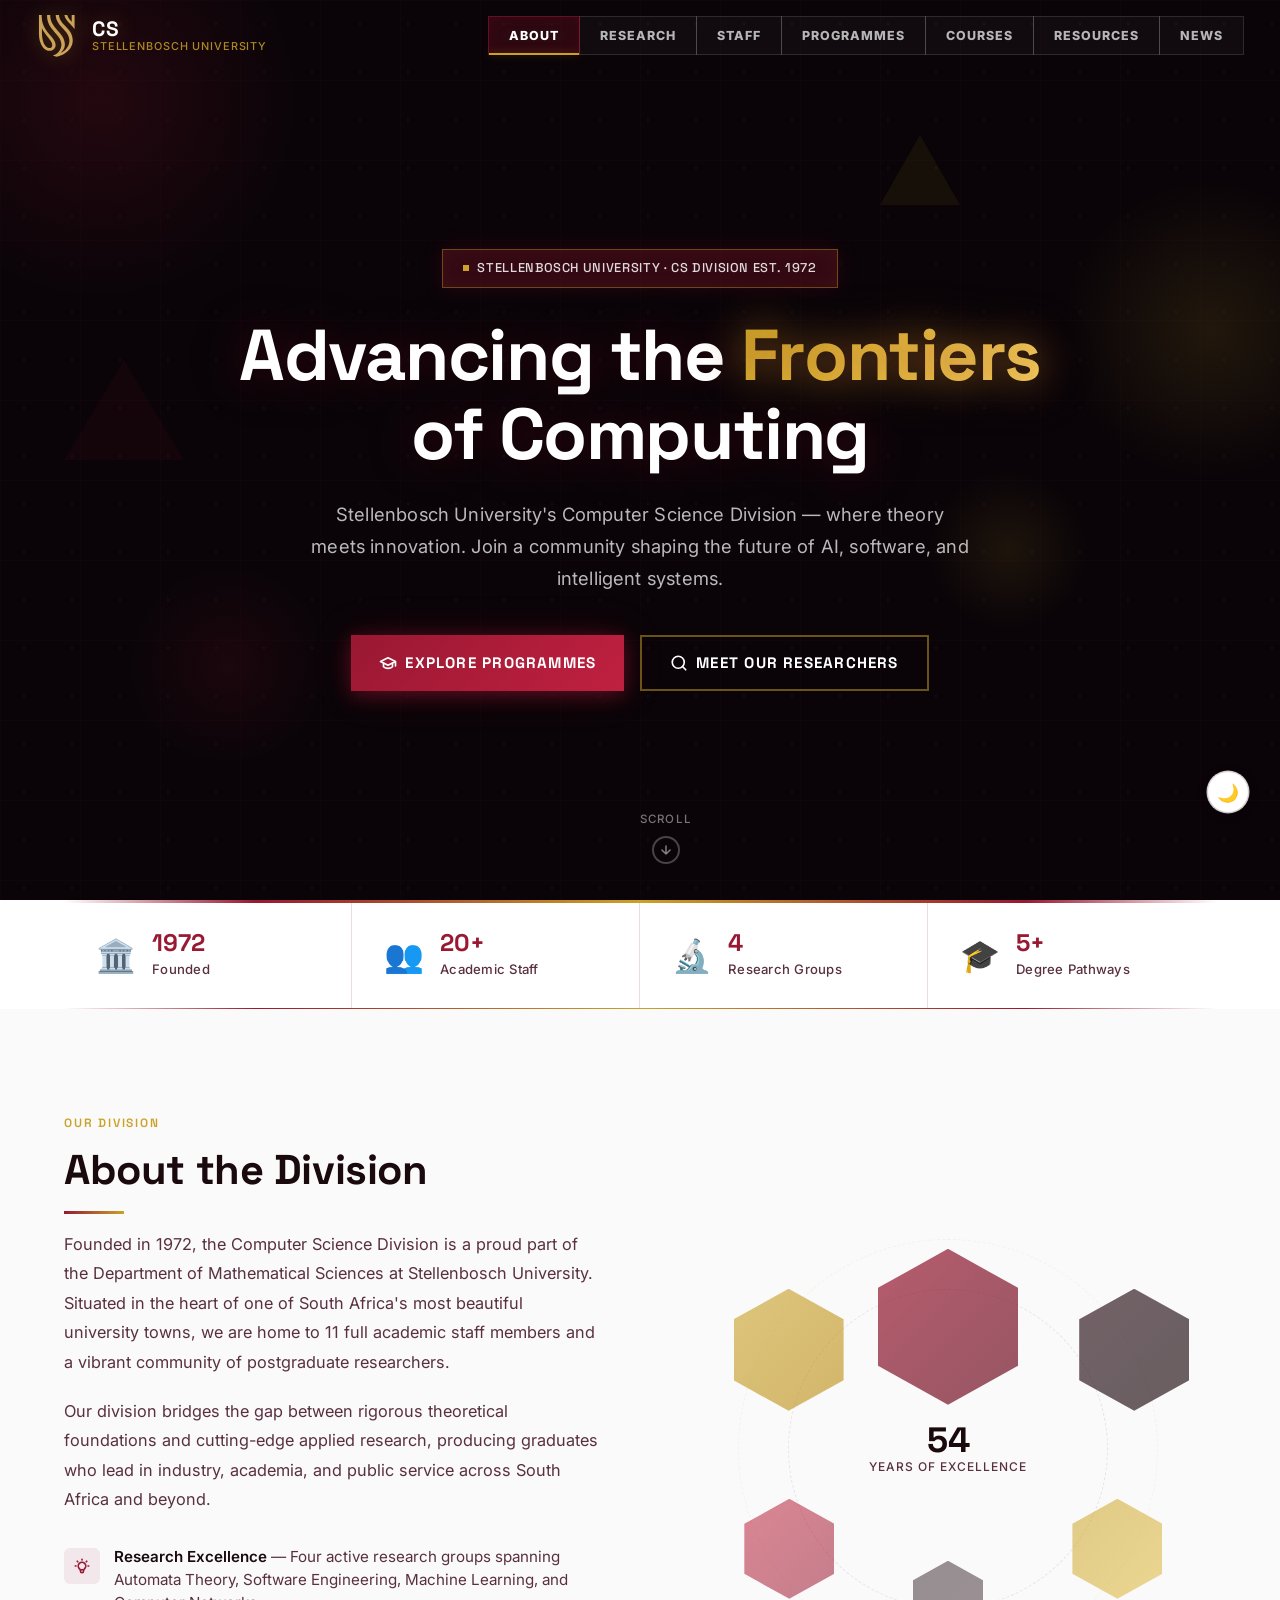
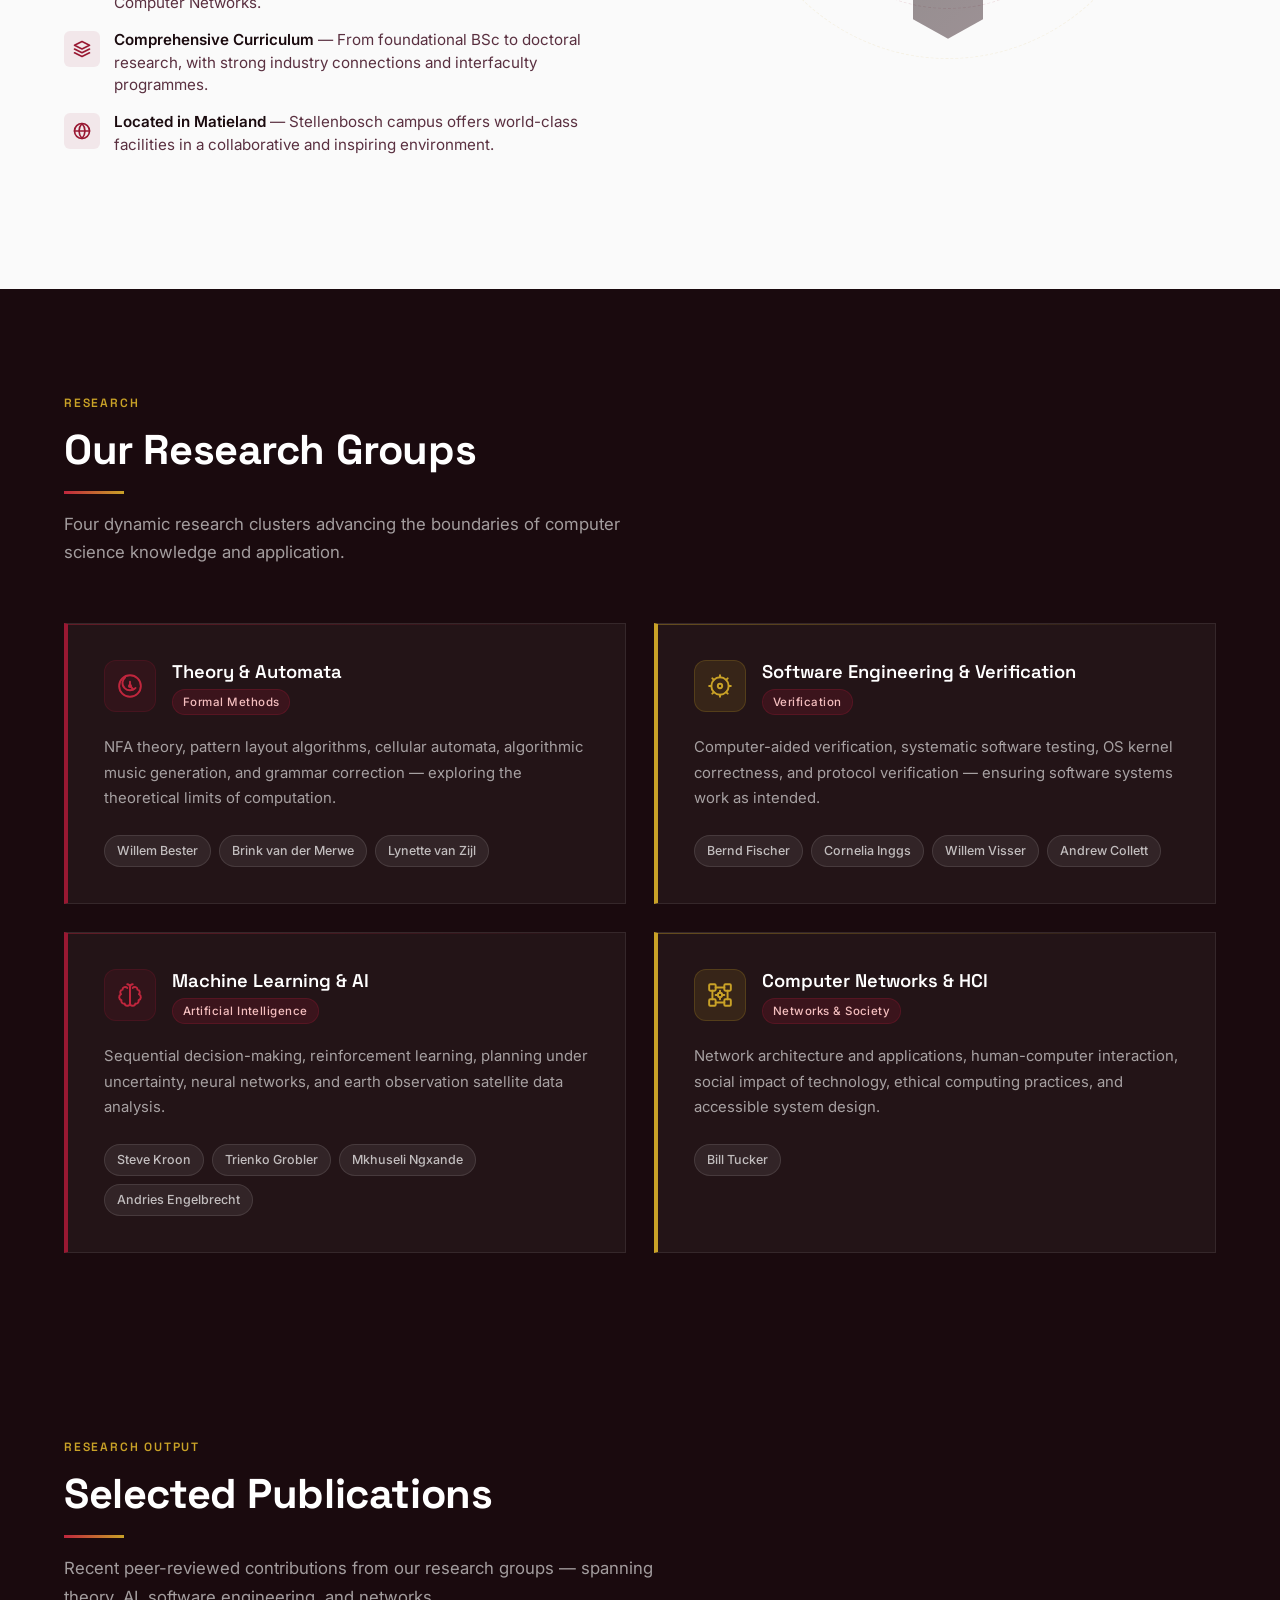
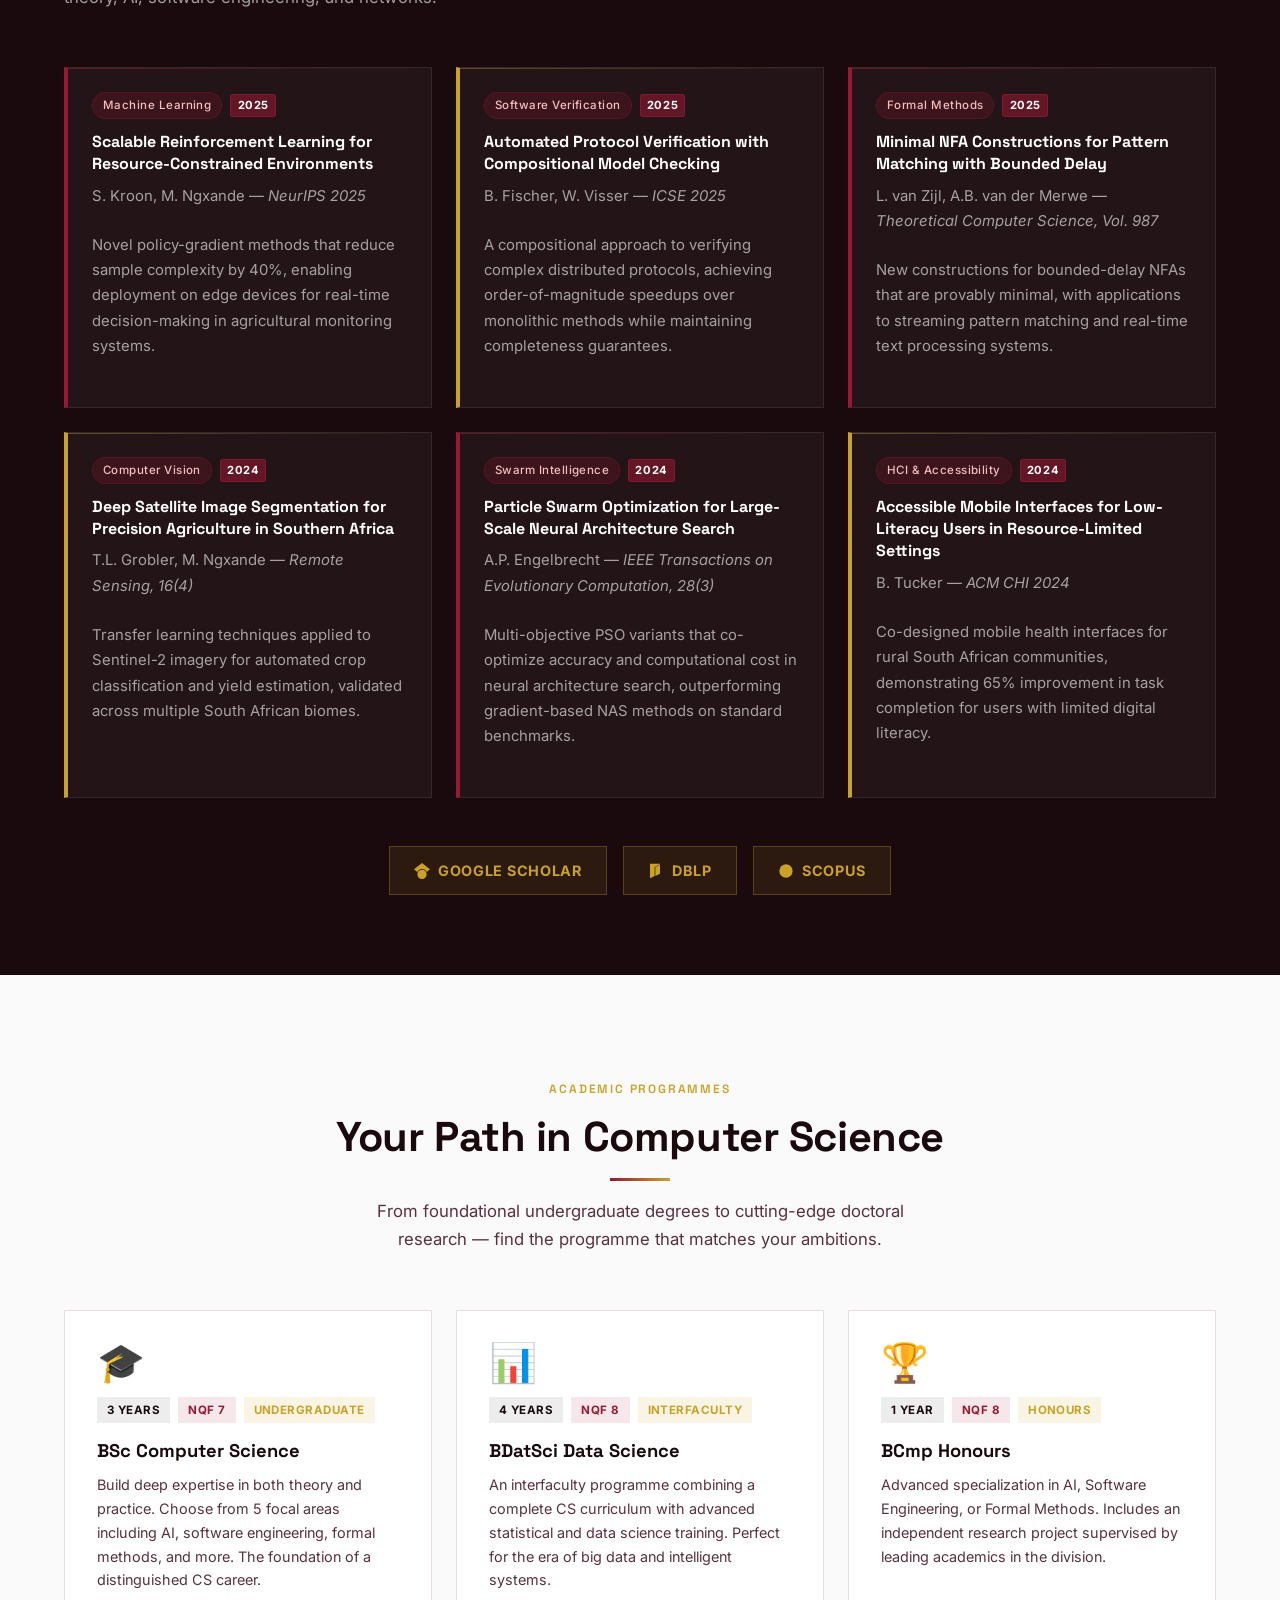
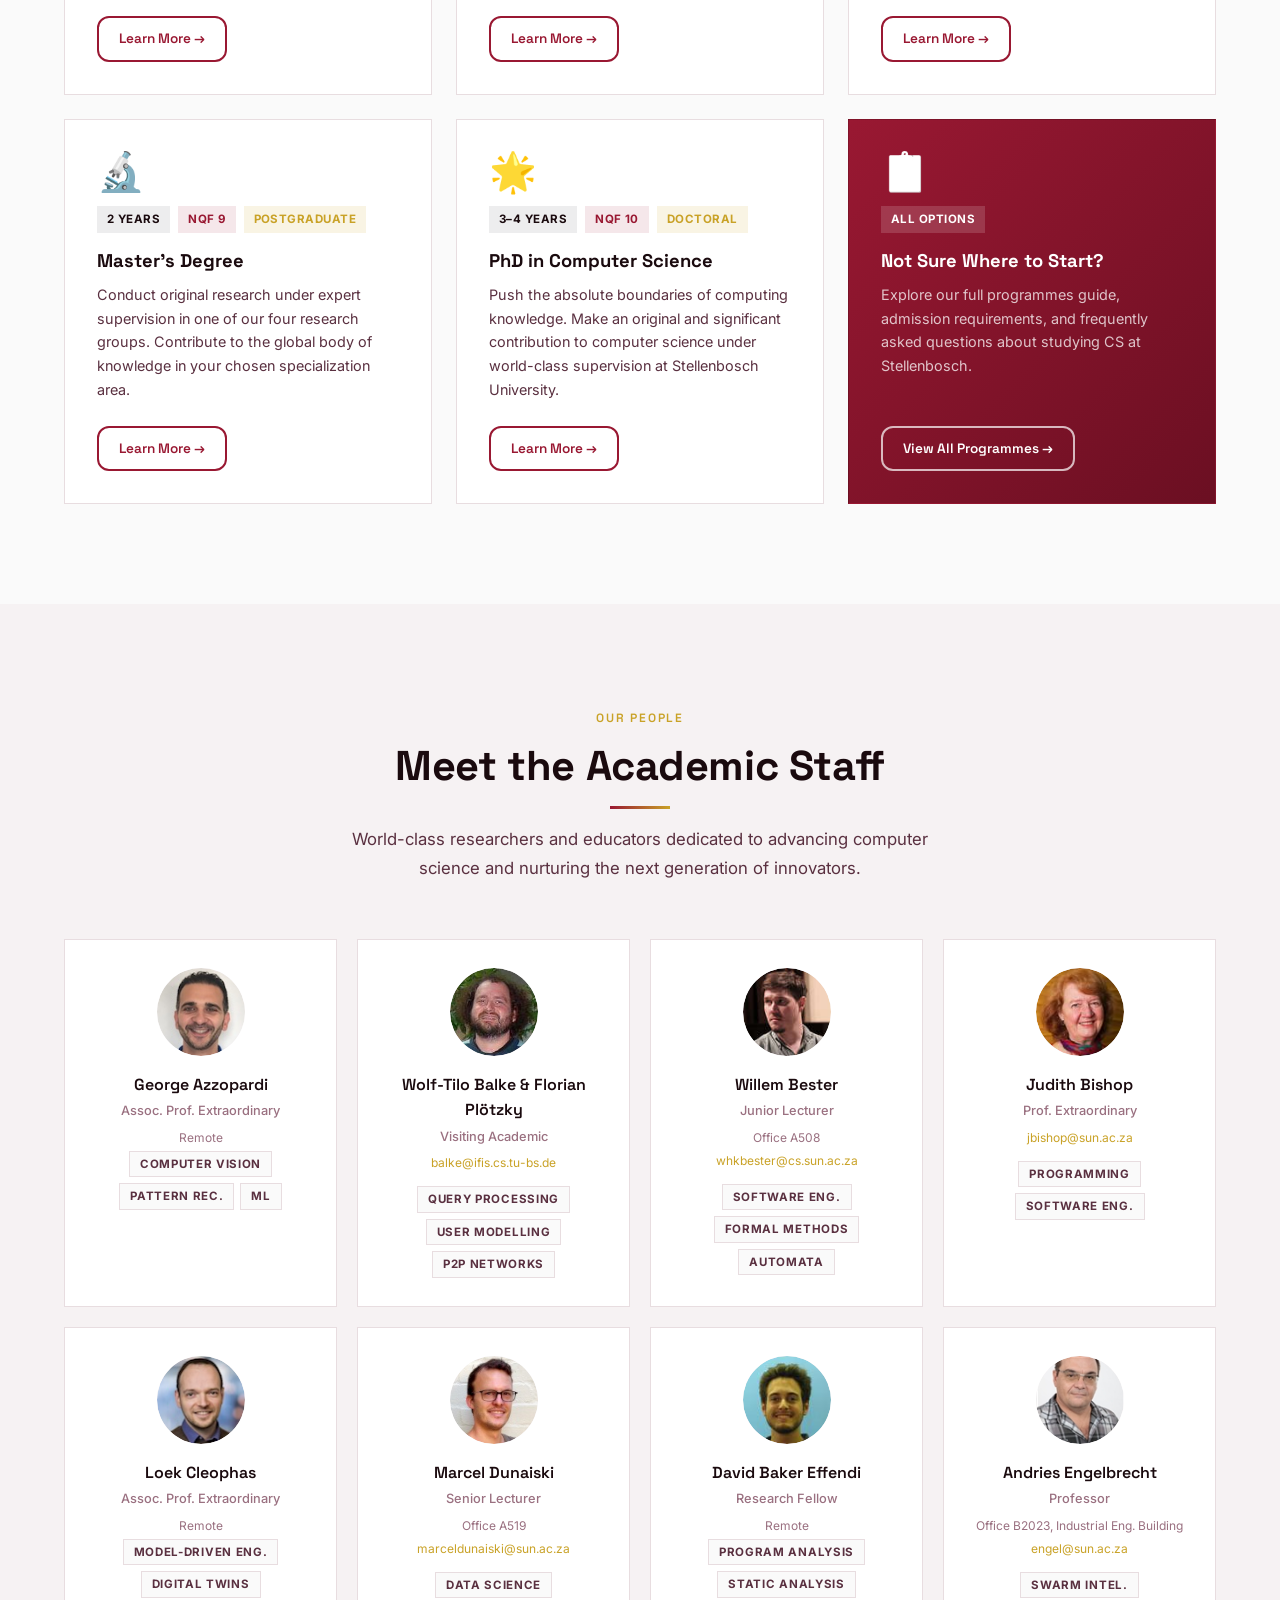
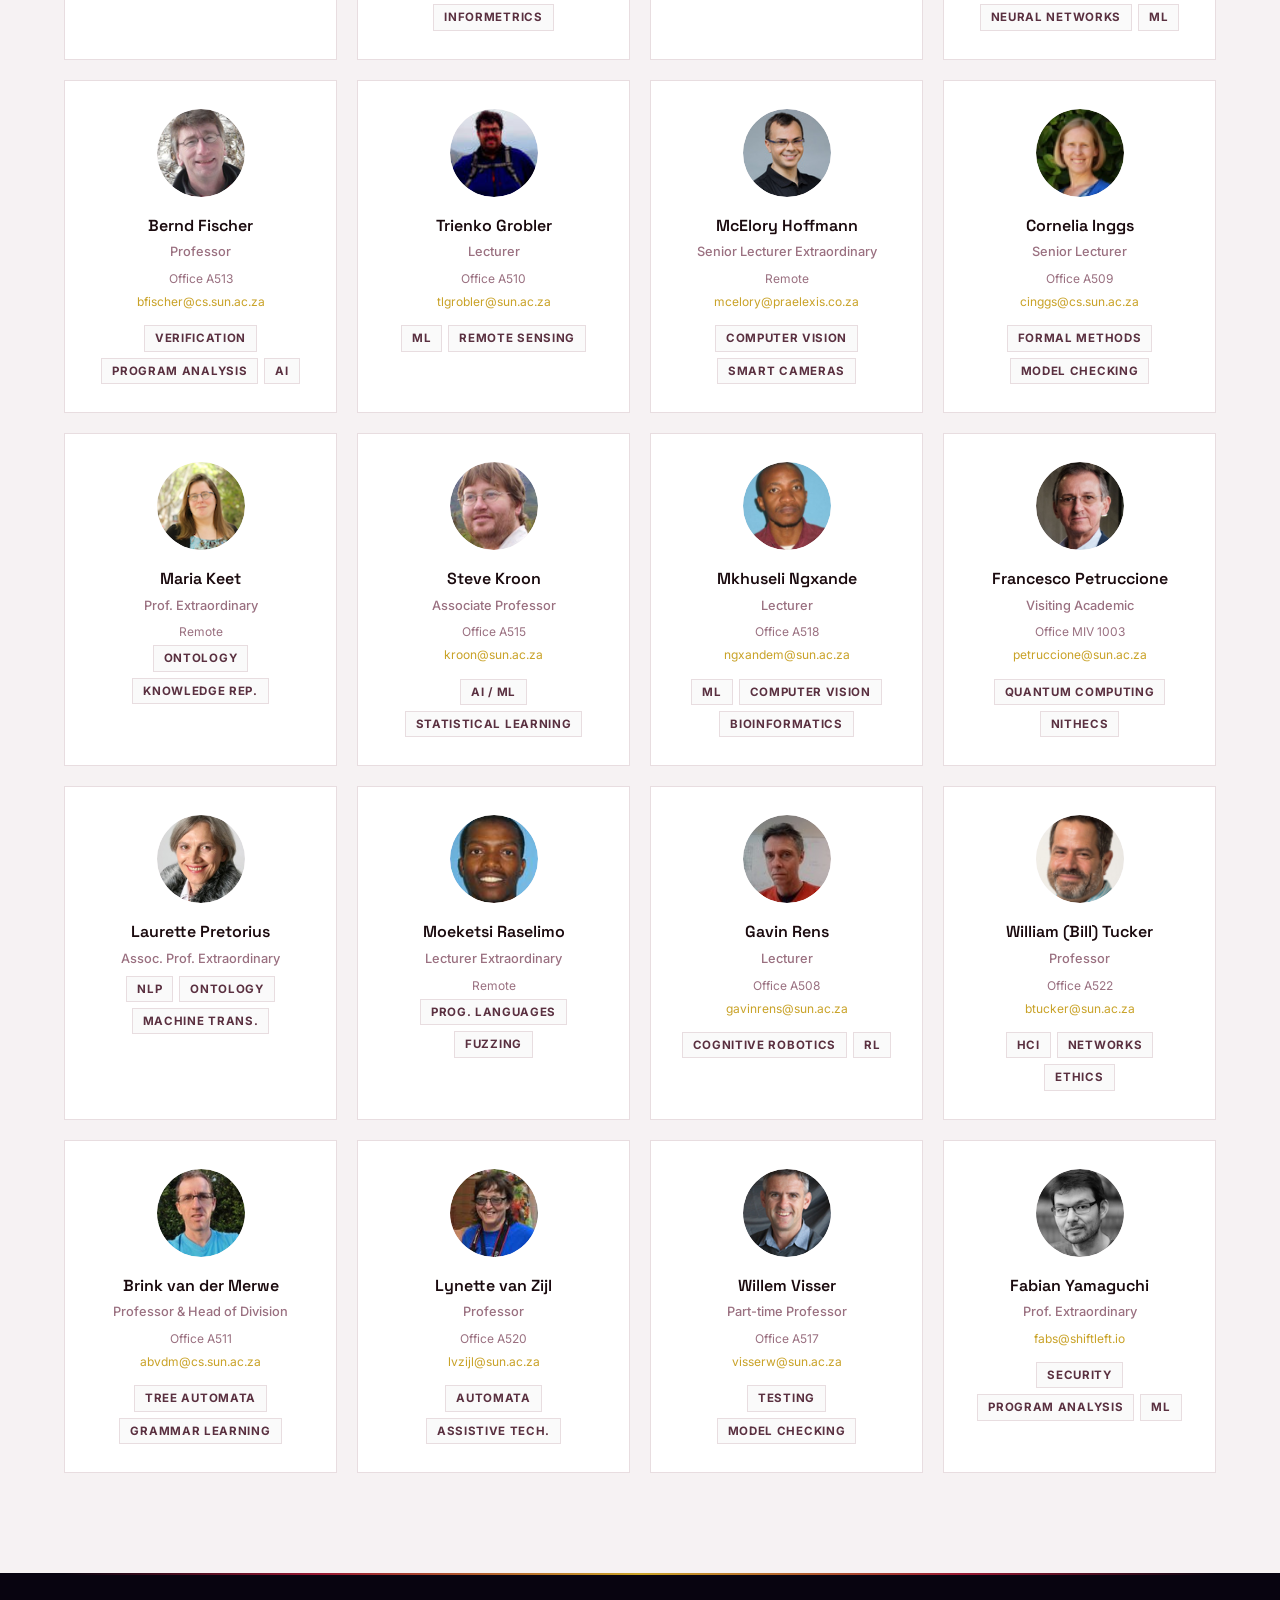
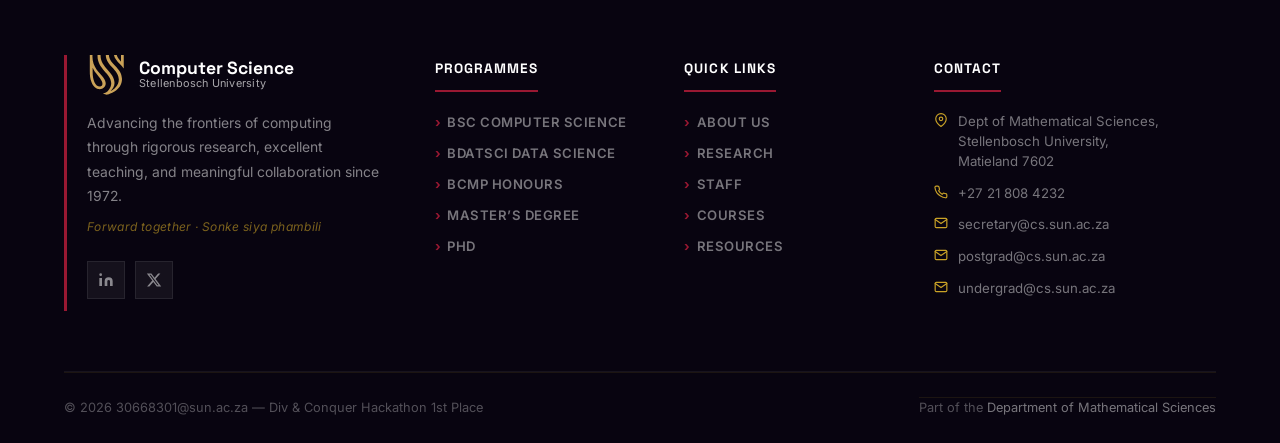
==== index.html @ bff385bc "Stellenbosch CS Department website - hackathon" ====
<!DOCTYPE html>
<html lang="en">
<head>
  <script>var t=localStorage.getItem("su-theme");if(t)document.documentElement.setAttribute("data-theme",t);</script>
  <meta charset="UTF-8" />
  <meta name="viewport" content="width=device-width, initial-scale=1.0" />
  <meta name="description" content="Stellenbosch University Computer Science Division — advancing the frontiers of AI, software engineering, and intelligent systems." />
  <meta name="keywords" content="computer science, Stellenbosch University, AI, machine learning, software engineering, research" />
  <title>Computer Science | Stellenbosch University</title>
  <link rel="icon" type="image/svg+xml" href="su-logo.svg" />
  <link rel="preconnect" href="https://fonts.googleapis.com" />
  <link rel="preconnect" href="https://fonts.gstatic.com" crossorigin />
  <link href="https://fonts.googleapis.com/css2?family=Space+Grotesk:wght@300;400;500;600;700&family=Inter:wght@300;400;500;600;700&display=swap" rel="stylesheet" />
  <link rel="stylesheet" href="theme.css" />
  <style>
    /* Page-specific tokens: none — all tokens from theme.css */

    /* ─── Reset & Base ─── */
    *, *::before, *::after { box-sizing: border-box; margin: 0; padding: 0; }
    html { scroll-behavior: smooth; font-size: 16px; }
    body {
      font-family: var(--font-body);
      color: var(--text-primary);
      background: var(--light);
      line-height: 1.6;
      -webkit-font-smoothing: antialiased;
      overflow-x: hidden;
    }
    img { max-width: 100%; display: block; }
    a { text-decoration: none; color: inherit; }
    ul, ol { list-style: none; }
    button { border: none; cursor: pointer; font-family: var(--font-body); }

    /* ─── Utility ─── */
    .container { max-width: 1200px; margin: 0 auto; padding: 0 24px; }
    .section-label {
      display: inline-block;
      font-family: var(--font-heading);
      font-size: 0.75rem;
      font-weight: 600;
      letter-spacing: 0.15em;
      text-transform: uppercase;
      color: var(--accent);
      margin-bottom: 12px;
    }
    .section-title {
      font-family: var(--font-heading);
      font-size: clamp(1.8rem, 3.5vw, 2.6rem);
      font-weight: 700;
      line-height: 1.2;
      color: var(--text-primary);
      margin-bottom: 16px;
    }
    .section-subtitle {
      font-size: 1.05rem;
      color: var(--text-secondary);
      max-width: 600px;
      line-height: 1.7;
    }
    .section-header { margin-bottom: 56px; }
    .section-header.centered { text-align: center; }
    .section-header.centered .section-subtitle { margin: 0 auto; }

    .btn {
      display: inline-flex;
      align-items: center;
      gap: 8px;
      padding: 14px 28px;
      border-radius: var(--radius-md);
      font-family: var(--font-heading);
      font-size: 0.95rem;
      font-weight: 600;
      transition: var(--transition);
      white-space: nowrap;
      cursor: pointer;
    }
    .btn-primary {
      background: var(--primary);
      color: #fff;
      border: 2px solid var(--primary);
    }
    .btn-primary:hover {
      background: var(--primary-light);
      border-color: var(--primary-light);
      transform: translateY(-2px);
      box-shadow: 0 8px 24px rgba(153,24,50,0.35);
    }
    .btn-outline-white {
      background: transparent;
      color: #fff;
      border: 2px solid rgba(255,255,255,0.7);
    }
    .btn-outline-white:hover {
      background: rgba(255,255,255,0.12);
      border-color: #fff;
      transform: translateY(-2px);
    }
    .btn-outline-primary {
      background: transparent;
      color: var(--primary);
      border: 2px solid var(--primary);
    }
    .btn-outline-primary:hover {
      background: var(--primary);
      color: #fff;
      transform: translateY(-2px);
      box-shadow: 0 8px 24px rgba(153,24,50,0.25);
    }
    .btn-sm { padding: 10px 20px; font-size: 0.85rem; }

    /* ─── Animate Up ─── */
    .animate-up {
      opacity: 0;
      transform: translateY(40px);
      transition: opacity 0.65s ease, transform 0.65s ease;
    }
    .animate-up.visible {
      opacity: 1;
      transform: translateY(0);
    }

    /* ─── Hero ─── */
    .hero {
      position: relative;
      min-height: 100vh;
      display: flex;
      flex-direction: column;
      align-items: center;
      justify-content: center;
      background: var(--dark);
      overflow: hidden;
      padding: 120px 24px 80px;
    }
    .hero-bg {
      position: absolute;
      inset: 0;
      overflow: hidden;
      pointer-events: none;
    }
    .hero-shape {
      position: absolute;
      border-radius: 50%;
      animation: heroFloat linear infinite;
    }
    .hero-shape-1 {
      width: 400px; height: 400px;
      background: radial-gradient(circle, rgba(153,24,50,0.18) 0%, transparent 70%);
      top: -100px; left: -100px;
      animation-duration: 18s;
    }
    .hero-shape-2 {
      width: 300px; height: 300px;
      background: radial-gradient(circle, rgba(201,162,39,0.12) 0%, transparent 70%);
      top: 20%; right: -80px;
      animation-duration: 24s;
      animation-delay: -8s;
    }
    .hero-shape-3 {
      width: 200px; height: 200px;
      background: radial-gradient(circle, rgba(153,24,50,0.12) 0%, transparent 70%);
      bottom: 15%; left: 10%;
      animation-duration: 20s;
      animation-delay: -4s;
    }
    .hero-shape-4 {
      width: 160px; height: 160px;
      background: radial-gradient(circle, rgba(201,162,39,0.1) 0%, transparent 70%);
      bottom: 30%; right: 15%;
      animation-duration: 16s;
      animation-delay: -12s;
    }
    .hero-triangle {
      position: absolute;
      width: 0; height: 0;
      animation: heroFloat linear infinite;
    }
    .hero-triangle-1 {
      border-left: 60px solid transparent;
      border-right: 60px solid transparent;
      border-bottom: 100px solid rgba(153,24,50,0.07);
      top: 40%; left: 5%;
      animation-duration: 22s;
      animation-delay: -6s;
    }
    .hero-triangle-2 {
      border-left: 40px solid transparent;
      border-right: 40px solid transparent;
      border-bottom: 70px solid rgba(201,162,39,0.07);
      top: 15%; right: 25%;
      animation-duration: 19s;
      animation-delay: -10s;
    }
    .hero-dots {
      position: absolute;
      inset: 0;
      background-image:
        radial-gradient(circle, rgba(255,255,255,0.04) 1px, transparent 1px);
      background-size: 48px 48px;
    }
    .hero-grid-lines {
      position: absolute;
      inset: 0;
      background-image:
        linear-gradient(rgba(153,24,50,0.04) 1px, transparent 1px),
        linear-gradient(90deg, rgba(153,24,50,0.04) 1px, transparent 1px);
      background-size: 80px 80px;
    }
    @keyframes heroFloat {
      0%   { transform: translateY(0px) rotate(0deg); }
      33%  { transform: translateY(-30px) rotate(5deg); }
      66%  { transform: translateY(15px) rotate(-3deg); }
      100% { transform: translateY(0px) rotate(0deg); }
    }
    .hero-content {
      position: relative;
      z-index: 1;
      text-align: center;
      max-width: 860px;
    }
    .hero-badge {
      display: inline-flex;
      align-items: center;
      gap: 8px;
      background: rgba(153,24,50,0.2);
      border: 1px solid rgba(153,24,50,0.4);
      border-radius: 100px;
      padding: 8px 18px;
      margin-bottom: 28px;
      animation: fadeInDown 0.8s ease forwards;
    }
    .hero-badge span {
      font-family: var(--font-heading);
      font-size: 0.8rem;
      font-weight: 500;
      color: rgba(255,255,255,0.85);
      letter-spacing: 0.05em;
    }
    .hero-badge-dot {
      width: 6px; height: 6px;
      background: var(--accent);
      border-radius: 50%;
      animation: pulse 2s ease infinite;
    }
    @keyframes pulse {
      0%, 100% { opacity: 1; transform: scale(1); }
      50% { opacity: 0.6; transform: scale(1.4); }
    }
    @keyframes fadeInDown {
      from { opacity: 0; transform: translateY(-20px); }
      to { opacity: 1; transform: translateY(0); }
    }
    .hero-title {
      font-family: var(--font-heading);
      font-size: clamp(2.4rem, 6vw, 4.5rem);
      font-weight: 700;
      line-height: 1.1;
      color: #fff;
      margin-bottom: 24px;
      animation: fadeInUp 0.9s ease 0.15s both;
    }
    .hero-title em {
      font-style: normal;
      background: linear-gradient(135deg, var(--accent) 0%, var(--accent-light) 100%);
      -webkit-background-clip: text;
      -webkit-text-fill-color: transparent;
      background-clip: text;
    }
    .hero-subtitle {
      font-size: clamp(0.95rem, 2vw, 1.15rem);
      color: rgba(255,255,255,0.7);
      line-height: 1.75;
      margin-bottom: 40px;
      max-width: 660px;
      margin-left: auto;
      margin-right: auto;
      animation: fadeInUp 0.9s ease 0.3s both;
    }
    .hero-actions {
      display: flex;
      gap: 16px;
      justify-content: center;
      flex-wrap: wrap;
      animation: fadeInUp 0.9s ease 0.45s both;
    }
    @keyframes fadeInUp {
      from { opacity: 0; transform: translateY(24px); }
      to { opacity: 1; transform: translateY(0); }
    }
    .hero-scroll {
      position: absolute;
      bottom: 36px; left: 50%;
      transform: translateX(-50%);
      display: flex;
      flex-direction: column;
      align-items: center;
      gap: 8px;
      z-index: 1;
      animation: fadeInUp 1s ease 0.8s both;
    }
    .hero-scroll span {
      font-size: 0.72rem;
      font-weight: 500;
      letter-spacing: 0.1em;
      text-transform: uppercase;
      color: rgba(255,255,255,0.45);
    }
    .hero-scroll-arrow {
      width: 28px; height: 28px;
      border: 2px solid rgba(255,255,255,0.25);
      border-radius: 50%;
      display: flex;
      align-items: center;
      justify-content: center;
      animation: bounceDown 2s ease infinite;
    }
    .hero-scroll-arrow svg { color: rgba(255,255,255,0.5); }
    @keyframes bounceDown {
      0%, 100% { transform: translateY(0); }
      50% { transform: translateY(6px); }
    }

    /* ─── Stats Bar ─── */
    .stats-bar {
      background: var(--surface);
      border-bottom: 1px solid var(--border);
      padding: 0;
      box-shadow: var(--shadow-md);
    }
    .stats-inner {
      display: grid;
      grid-template-columns: repeat(4, 1fr);
    }
    .stat-item {
      display: flex;
      align-items: center;
      gap: 16px;
      padding: 28px 32px;
      border-right: 1px solid var(--border);
      transition: var(--transition);
    }
    .stat-item:last-child { border-right: none; }
    .stat-item:hover { background: var(--light); }
    .stat-emoji {
      font-size: 2rem;
      flex-shrink: 0;
      line-height: 1;
    }
    .stat-text { display: flex; flex-direction: column; }
    .stat-value {
      font-family: var(--font-heading);
      font-size: 1.5rem;
      font-weight: 700;
      color: var(--primary);
      line-height: 1;
      margin-bottom: 4px;
    }
    .stat-label {
      font-size: 0.82rem;
      font-weight: 500;
      color: var(--text-secondary);
      letter-spacing: 0.02em;
    }

    /* ─── About Section ─── */
    #about {
      padding: 100px 0;
      background: var(--light);
    }
    .about-grid {
      display: grid;
      grid-template-columns: 1fr 1fr;
      gap: 80px;
      align-items: center;
    }
    .about-text .section-title { color: var(--text-primary); }
    .about-body {
      font-size: 1.02rem;
      color: var(--text-secondary);
      line-height: 1.8;
      margin-bottom: 20px;
    }
    .about-highlights {
      margin: 32px 0;
      display: flex;
      flex-direction: column;
      gap: 14px;
    }
    .about-highlight-item {
      display: flex;
      align-items: flex-start;
      gap: 14px;
    }
    .about-highlight-icon {
      width: 36px; height: 36px;
      background: rgba(153,24,50,0.08);
      border-radius: var(--radius-sm);
      display: flex;
      align-items: center;
      justify-content: center;
      flex-shrink: 0;
      margin-top: 2px;
    }
    .about-highlight-icon svg { color: var(--primary); }
    .about-highlight-text { font-size: 0.95rem; color: var(--text-secondary); line-height: 1.5; }
    .about-highlight-text strong { color: var(--text-primary); font-weight: 600; }
    .about-visual {
      position: relative;
      display: flex;
      align-items: center;
      justify-content: center;
      height: 420px;
    }
    .about-hex-wrap {
      position: relative;
      width: 100%;
      height: 100%;
    }
    .hex-shape {
      position: absolute;
      clip-path: polygon(50% 0%, 100% 25%, 100% 75%, 50% 100%, 0% 75%, 0% 25%);
      transition: var(--transition);
    }
    .hex-shape:hover { transform: scale(1.05); }
    .hex-1 {
      width: 140px; height: 156px;
      background: linear-gradient(135deg, var(--primary), var(--primary-dark));
      top: 10px; left: 50%;
      transform: translateX(-50%);
      opacity: 0.7;
    }
    .hex-2 {
      width: 110px; height: 122px;
      background: linear-gradient(135deg, var(--accent), #b8880a);
      top: 50px; left: 10%;
      opacity: 0.6;
    }
    .hex-3 {
      width: 110px; height: 122px;
      background: linear-gradient(135deg, var(--dark-mid), var(--dark));
      top: 50px; right: 5%;
      opacity: 0.65;
    }
    .hex-4 {
      width: 90px; height: 100px;
      background: linear-gradient(135deg, var(--primary-light), var(--primary));
      bottom: 60px; left: 12%;
      opacity: 0.55;
    }
    .hex-5 {
      width: 90px; height: 100px;
      background: linear-gradient(135deg, var(--accent), var(--accent-light));
      bottom: 60px; right: 10%;
      opacity: 0.55;
    }
    .hex-6 {
      width: 70px; height: 78px;
      background: linear-gradient(135deg, var(--dark), var(--dark-mid));
      bottom: 20px; left: 50%;
      transform: translateX(-50%);
      opacity: 0.45;
    }
    .hex-center-text {
      position: absolute;
      top: 50%;
      left: 50%;
      transform: translate(-50%, -50%);
      text-align: center;
      z-index: 2;
      pointer-events: none;
    }
    .hex-center-year {
      font-family: var(--font-heading);
      font-size: 2.2rem;
      font-weight: 700;
      color: var(--text-primary);
      line-height: 1;
    }
    .hex-center-label {
      font-size: 0.75rem;
      font-weight: 500;
      color: var(--text-secondary);
      letter-spacing: 0.08em;
      text-transform: uppercase;
    }
    .about-visual-ring {
      position: absolute;
      border-radius: 50%;
      border: 1.5px dashed;
      animation: spinRing linear infinite;
      pointer-events: none;
    }
    .ring-1 {
      width: 320px; height: 320px;
      border-color: rgba(153,24,50,0.12);
      top: 50%; left: 50%;
      transform: translate(-50%, -50%);
      animation-duration: 30s;
    }
    .ring-2 {
      width: 420px; height: 420px;
      border-color: rgba(201,162,39,0.1);
      top: 50%; left: 50%;
      transform: translate(-50%, -50%);
      animation-duration: 45s;
      animation-direction: reverse;
    }
    @keyframes spinRing {
      from { transform: translate(-50%, -50%) rotate(0deg); }
      to { transform: translate(-50%, -50%) rotate(360deg); }
    }

    /* ─── Research Section ─── */
    #research {
      padding: 100px 0;
      background: var(--dark);
    }
    #research .section-title { color: #fff; }
    #research .section-subtitle { color: rgba(255,255,255,0.6); }
    .research-grid {
      display: grid;
      grid-template-columns: repeat(2, 1fr);
      gap: 28px;
    }
    .research-card {
      background: rgba(255,255,255,0.04);
      border: 1px solid rgba(255,255,255,0.08);
      border-left: 4px solid var(--accent);
      border-radius: var(--radius-lg);
      padding: 36px;
      transition: var(--transition);
      position: relative;
      overflow: hidden;
    }
    .research-card::before {
      content: '';
      position: absolute;
      top: 0; left: 0; right: 0;
      height: 1px;
      background: linear-gradient(90deg, var(--accent), transparent);
      opacity: 0.4;
    }
    .research-card:hover {
      background: rgba(255,255,255,0.07);
      border-color: rgba(153,24,50,0.25);
      transform: translateY(-4px);
      box-shadow: 0 20px 48px rgba(0,0,0,0.4), 0 0 30px rgba(153,24,50,0.1);
    }
    /* Alternate maroon/gold on odd/even research cards */
    .research-card:nth-child(odd) {
      border-left-color: var(--primary);
    }
    .research-card:nth-child(odd)::before {
      background: linear-gradient(90deg, var(--primary-light, #c02040), transparent);
    }
    .research-card:nth-child(odd) .research-icon {
      background: rgba(153,24,50,0.12);
      border-color: rgba(153,24,50,0.2);
    }
    .research-card:nth-child(odd) .research-icon svg {
      color: var(--primary-light, #c02040);
    }
    .research-card-header {
      display: flex;
      align-items: flex-start;
      gap: 16px;
      margin-bottom: 20px;
    }
    .research-icon {
      width: 52px; height: 52px;
      background: rgba(201,162,39,0.12);
      border: 1px solid rgba(201,162,39,0.2);
      border-radius: var(--radius-md);
      display: flex;
      align-items: center;
      justify-content: center;
      flex-shrink: 0;
    }
    .research-icon svg { color: var(--accent); }
    .research-card h3 {
      font-family: var(--font-heading);
      font-size: 1.15rem;
      font-weight: 600;
      color: #fff;
      margin-bottom: 4px;
      line-height: 1.3;
    }
    .research-card-tag {
      display: inline-flex;
      align-items: center;
      background: rgba(153,24,50,0.2);
      border: 1px solid rgba(153,24,50,0.3);
      border-radius: 100px;
      padding: 3px 10px;
      font-size: 0.72rem;
      font-weight: 500;
      color: rgba(255,200,200,0.95);
      letter-spacing: 0.04em;
    }
    .research-card p {
      font-size: 0.93rem;
      color: rgba(255,255,255,0.6);
      line-height: 1.7;
      margin-bottom: 24px;
    }
    .research-members {
      display: flex;
      flex-wrap: wrap;
      gap: 8px;
    }
    .member-tag {
      background: rgba(255,255,255,0.07);
      border: 1px solid rgba(255,255,255,0.1);
      border-radius: 100px;
      padding: 5px 12px;
      font-size: 0.78rem;
      color: rgba(255,255,255,0.7);
      font-weight: 500;
      transition: var(--transition);
    }
    .member-tag:hover {
      background: rgba(201,162,39,0.15);
      border-color: rgba(201,162,39,0.3);
      color: var(--accent-light);
    }

    /* ─── Programmes Section ─── */
    #programmes {
      padding: 100px 0;
      background: var(--light);
    }
    .programmes-grid {
      display: grid;
      grid-template-columns: repeat(3, 1fr);
      gap: 24px;
    }
    .programme-card {
      background: var(--surface);
      border: 1px solid var(--border);
      border-radius: var(--radius-lg);
      padding: 32px;
      transition: var(--transition);
      display: flex;
      flex-direction: column;
      position: relative;
      overflow: hidden;
    }
    .programme-card::after {
      content: '';
      position: absolute;
      bottom: 0; left: 0; right: 0;
      height: 3px;
      background: linear-gradient(90deg, var(--primary), var(--accent));
      transform: scaleX(0);
      transform-origin: left;
      transition: var(--transition);
    }
    .programme-card:hover {
      border-color: transparent;
      box-shadow: var(--shadow-xl);
      transform: translateY(-6px);
    }
    .programme-card:hover::after { transform: scaleX(1); }
    .programme-emoji {
      font-size: 2.4rem;
      margin-bottom: 16px;
      line-height: 1;
    }
    .programme-badges {
      display: flex;
      gap: 8px;
      margin-bottom: 16px;
      flex-wrap: wrap;
    }
    .badge {
      padding: 4px 10px;
      border-radius: 100px;
      font-size: 0.72rem;
      font-weight: 600;
      letter-spacing: 0.04em;
    }
    .badge-red { background: rgba(153,24,50,0.1); color: var(--primary); }
    .badge-gold { background: rgba(201,162,39,0.12); color: var(--accent); }
    .badge-dark { background: rgba(26,26,46,0.08); color: var(--dark); }
    .programme-card h3 {
      font-family: var(--font-heading);
      font-size: 1.15rem;
      font-weight: 700;
      color: var(--text-primary);
      margin-bottom: 10px;
      line-height: 1.3;
    }
    .programme-card p {
      font-size: 0.9rem;
      color: var(--text-secondary);
      line-height: 1.65;
      flex: 1;
      margin-bottom: 24px;
    }
    .programme-card .btn { align-self: flex-start; }

    /* ─── Staff Section ─── */
    #staff {
      padding: 100px 0;
      background: var(--surface-alt, #f2f3f8);
    }
    .staff-grid {
      display: grid;
      grid-template-columns: repeat(auto-fill, minmax(250px, 1fr));
      gap: 20px;
    }
    .staff-card {
      background: var(--surface);
      border: 1px solid var(--border);
      border-radius: var(--radius-lg);
      padding: 28px 24px;
      text-align: center;
      transition: var(--transition);
    }
    .staff-card:hover {
      border-color: transparent;
      box-shadow: var(--shadow-lg);
      transform: translateY(-4px);
    }
    .staff-avatar {
      width: 88px; height: 88px;
      border-radius: 50%;
      display: flex;
      align-items: center;
      justify-content: center;
      font-family: var(--font-heading);
      font-size: 1.3rem;
      font-weight: 700;
      color: #fff;
      margin: 0 auto 16px;
      position: relative;
      overflow: hidden;
      background: var(--surface-alt);
    }
    .staff-avatar img {
      width: 100%; height: 100%;
      object-fit: cover;
      border-radius: 50%;
    }
    .staff-avatar::after {
      content: '';
      position: absolute;
      inset: -3px;
      border-radius: 50%;
      border: 2px solid var(--primary);
      opacity: 0.45;
    }
    .staff-name {
      font-family: var(--font-heading);
      font-size: 1rem;
      font-weight: 600;
      color: var(--text-primary);
      margin-bottom: 4px;
    }
    .staff-title {
      font-size: 0.8rem;
      color: var(--text-muted);
      margin-bottom: 6px;
      font-weight: 500;
    }
    .staff-office {
      font-size: 0.75rem;
      color: var(--text-muted);
      margin-bottom: 4px;
    }
    .staff-email {
      font-size: 0.75rem;
      margin-bottom: 14px;
    }
    .staff-email a {
      color: var(--accent);
      text-decoration: none;
      word-break: break-all;
      transition: var(--transition);
    }
    .staff-email a:hover {
      color: var(--primary);
      text-decoration: underline;
    }
    .staff-tags {
      display: flex;
      flex-wrap: wrap;
      gap: 6px;
      justify-content: center;
    }
    .staff-tag {
      background: var(--light);
      border: 1px solid var(--border);
      border-radius: 100px;
      padding: 3px 10px;
      font-size: 0.72rem;
      color: var(--text-secondary);
      font-weight: 500;
    }


    /* ─── Divider ─── */
    .section-divider {
      height: 2px;
      background: linear-gradient(90deg, transparent, var(--primary), var(--accent), var(--primary), transparent);
    }

    /* ─── Publications Section ─── */
    #publications {
      padding: 5rem 0;
      background: var(--dark, #0a0a0a);
    }
    #publications .section-title { color: #fff; }
    #publications .section-subtitle { color: rgba(255,255,255,0.6); }
    .pub-grid {
      display: grid;
      grid-template-columns: repeat(auto-fit, minmax(min(340px, 100%), 1fr));
      gap: 1.5rem;
      margin-top: 2.5rem;
    }
    .pub-card { padding: 1.5rem; }
    .pub-meta {
      display: flex;
      align-items: center;
      gap: 0.5rem;
      margin-bottom: 0.75rem;
    }
    .pub-year {
      font-size: 0.7rem;
      font-weight: 700;
      letter-spacing: 0.05em;
      color: #fff;
      background: rgba(153,24,50,0.55);
      border: 1px solid rgba(153,24,50,0.7);
      padding: 0.15em 0.55em;
      border-radius: 3px;
    }
    .pub-card h3 {
      font-size: 1rem;
      font-weight: 700;
      color: #fff;
      line-height: 1.4;
      margin-bottom: 0.5rem;
    }
    .pub-authors {
      font-size: 0.85rem;
      color: rgba(255,255,255,0.5);
      margin-bottom: 0.75rem;
    }
    .pub-abstract {
      font-size: 0.85rem;
      color: rgba(255,255,255,0.55);
      line-height: 1.6;
    }
    .research-links {
      display: flex;
      flex-wrap: wrap;
      justify-content: center;
      gap: 1rem;
      margin-top: 3rem;
    }
    .research-link {
      display: inline-flex;
      align-items: center;
      gap: 0.5rem;
      padding: 0.75rem 1.5rem;
      background: rgba(201,162,39,0.1);
      border: 1px solid rgba(201,162,39,0.3);
      color: var(--accent);
      font-weight: 700;
      font-size: 0.9rem;
      text-transform: uppercase;
      letter-spacing: 0.05em;
      text-decoration: none;
      transition: var(--transition);
    }
    .research-link:hover {
      background: rgba(201,162,39,0.2);
      border-color: var(--accent);
      color: var(--accent-light, #e0b93a);
      transform: translateY(-2px);
      box-shadow: 0 4px 20px rgba(201,162,39,0.15);
    }

    /* ─── Responsive ─── */
    @media (max-width: 1024px) {
      .research-grid { grid-template-columns: 1fr; }
      .programmes-grid { grid-template-columns: repeat(2, 1fr); }
      .about-grid { grid-template-columns: 1fr; gap: 48px; }
      .about-visual { height: 300px; }
    }
    @media (max-width: 768px) {
      .stats-inner { grid-template-columns: repeat(2, 1fr); }
      .stat-item { border-right: none; border-bottom: 1px solid var(--border); }
      .stat-item:nth-child(1),
      .stat-item:nth-child(2) { border-right: 1px solid var(--border); }
      .stat-item:last-child { border-bottom: none; }
      .programmes-grid { grid-template-columns: 1fr; }
      #about, #research, #programmes, #staff { padding: 64px 0; }
      .hero-actions { flex-direction: column; align-items: center; }
    }
    @media (max-width: 480px) {
      .stats-inner { grid-template-columns: 1fr 1fr; }
      .staff-grid { grid-template-columns: repeat(2, 1fr); }
      .scroll-to-top { bottom: 20px; right: 20px; }
      .research-link { padding: 0.6rem 1rem; font-size: 0.8rem; }
    }
  </style>
</head>
<body>
<a href="#main-content" class="skip-to-content">Skip to main content</a>

  <!-- ─── NAVIGATION (Web Component) ─── -->
  <script src="components.js"></script>
  <su-nav></su-nav>

  <main id="main-content">
    <!-- ─── HERO ─── -->
    <header class="hero">
      <div class="hero-bg" aria-hidden="true">
        <div class="hero-dots"></div>
        <div class="hero-grid-lines"></div>
        <div class="hero-shape hero-shape-1"></div>
        <div class="hero-shape hero-shape-2"></div>
        <div class="hero-shape hero-shape-3"></div>
        <div class="hero-shape hero-shape-4"></div>
        <div class="hero-triangle hero-triangle-1"></div>
        <div class="hero-triangle hero-triangle-2"></div>
      </div>
      <div class="hero-content">
        <div class="hero-badge">
          <span class="hero-badge-dot" aria-hidden="true"></span>
          <span>Stellenbosch University · CS Division Est. 1972</span>
        </div>
        <h1 class="hero-title">
          Advancing the <em>Frontiers</em><br/>of Computing
        </h1>
        <p class="hero-subtitle">
          Stellenbosch University's Computer Science Division — where theory meets innovation.
          Join a community shaping the future of AI, software, and intelligent systems.
        </p>
        <div class="hero-actions">
          <a href="programmes.html" class="btn btn-primary">
            <svg width="18" height="18" viewBox="0 0 24 24" fill="none" stroke="currentColor" stroke-width="2.2" stroke-linecap="round" stroke-linejoin="round" aria-hidden="true"><path d="M22 10v6M2 10l10-5 10 5-10 5z"/><path d="M6 12v5c3 3 9 3 12 0v-5"/></svg>
            Explore Programmes
          </a>
          <a href="#research" class="btn btn-outline-white">
            <svg width="18" height="18" viewBox="0 0 24 24" fill="none" stroke="currentColor" stroke-width="2.2" stroke-linecap="round" stroke-linejoin="round" aria-hidden="true"><circle cx="11" cy="11" r="8"/><path d="m21 21-4.35-4.35"/></svg>
            Meet Our Researchers
          </a>
        </div>
      </div>
      <div class="hero-scroll" aria-hidden="true">
        <span>Scroll</span>
        <div class="hero-scroll-arrow">
          <svg width="14" height="14" viewBox="0 0 24 24" fill="none" stroke="currentColor" stroke-width="2.5" stroke-linecap="round" stroke-linejoin="round"><path d="M12 5v14M5 12l7 7 7-7"/></svg>
        </div>
      </div>
    </header>

    <!-- ─── STATS BAR ─── -->
    <section class="stats-bar" aria-label="Department statistics">
      <div class="container">
        <div class="stats-inner">
          <div class="stat-item animate-up">
            <div class="stat-emoji" aria-hidden="true">🏛️</div>
            <div class="stat-text">
              <span class="stat-value">1972</span>
              <span class="stat-label">Founded</span>
            </div>
          </div>
          <div class="stat-item animate-up">
            <div class="stat-emoji" aria-hidden="true">👥</div>
            <div class="stat-text">
              <span class="stat-value">20+</span>
              <span class="stat-label">Academic Staff</span>
            </div>
          </div>
          <div class="stat-item animate-up">
            <div class="stat-emoji" aria-hidden="true">🔬</div>
            <div class="stat-text">
              <span class="stat-value">4</span>
              <span class="stat-label">Research Groups</span>
            </div>
          </div>
          <div class="stat-item animate-up">
            <div class="stat-emoji" aria-hidden="true">🎓</div>
            <div class="stat-text">
              <span class="stat-value">5+</span>
              <span class="stat-label">Degree Pathways</span>
            </div>
          </div>
        </div>
      </div>
    </section>

    <!-- ─── ABOUT ─── -->
    <section id="about" aria-labelledby="about-title">
      <div class="container">
        <div class="about-grid">
          <div class="about-text animate-up">
            <span class="section-label">Our Division</span>
            <h2 class="section-title" id="about-title">About the Division</h2>
            <p class="about-body">
              Founded in 1972, the Computer Science Division is a proud part of the Department of Mathematical Sciences
              at Stellenbosch University. Situated in the heart of one of South Africa's most beautiful university towns,
              we are home to 11 full academic staff members and a vibrant community of postgraduate researchers.
            </p>
            <p class="about-body">
              Our division bridges the gap between rigorous theoretical foundations and cutting-edge applied research,
              producing graduates who lead in industry, academia, and public service across South Africa and beyond.
            </p>
            <div class="about-highlights">
              <div class="about-highlight-item">
                <div class="about-highlight-icon">
                  <svg width="18" height="18" viewBox="0 0 24 24" fill="none" stroke="currentColor" stroke-width="2.2" stroke-linecap="round" stroke-linejoin="round" aria-hidden="true"><path d="M9.663 17h4.673M12 3v1m6.364 1.636-.707.707M21 12h-1M4 12H3m3.343-5.657-.707-.707m2.828 9.9a5 5 0 117.072 0l-.548.547A3.374 3.374 0 0014 18.469V19a2 2 0 11-4 0v-.531c0-.895-.356-1.754-.988-2.386l-.548-.547z"/></svg>
                </div>
                <p class="about-highlight-text"><strong>Research Excellence</strong> — Four active research groups spanning Automata Theory, Software Engineering, Machine Learning, and Computer Networks.</p>
              </div>
              <div class="about-highlight-item">
                <div class="about-highlight-icon">
                  <svg width="18" height="18" viewBox="0 0 24 24" fill="none" stroke="currentColor" stroke-width="2.2" stroke-linecap="round" stroke-linejoin="round" aria-hidden="true"><path d="M12 2L2 7l10 5 10-5-10-5zM2 17l10 5 10-5M2 12l10 5 10-5"/></svg>
                </div>
                <p class="about-highlight-text"><strong>Comprehensive Curriculum</strong> — From foundational BSc to doctoral research, with strong industry connections and interfaculty programmes.</p>
              </div>
              <div class="about-highlight-item">
                <div class="about-highlight-icon">
                  <svg width="18" height="18" viewBox="0 0 24 24" fill="none" stroke="currentColor" stroke-width="2.2" stroke-linecap="round" stroke-linejoin="round" aria-hidden="true"><circle cx="12" cy="12" r="10"/><path d="M2 12h20M12 2a15.3 15.3 0 0 1 4 10 15.3 15.3 0 0 1-4 10 15.3 15.3 0 0 1-4-10 15.3 15.3 0 0 1 4-10z"/></svg>
                </div>
                <p class="about-highlight-text"><strong>Located in Matieland</strong> — Stellenbosch campus offers world-class facilities in a collaborative and inspiring environment.</p>
              </div>
            </div>
          </div>
          <div class="about-visual animate-up" aria-hidden="true">
            <div class="about-hex-wrap">
              <div class="about-visual-ring ring-1"></div>
              <div class="about-visual-ring ring-2"></div>
              <div class="hex-shape hex-1"></div>
              <div class="hex-shape hex-2"></div>
              <div class="hex-shape hex-3"></div>
              <div class="hex-shape hex-4"></div>
              <div class="hex-shape hex-5"></div>
              <div class="hex-shape hex-6"></div>
              <div class="hex-center-text">
                <div class="hex-center-year">54</div>
                <div class="hex-center-label">Years of Excellence</div>
              </div>
            </div>
          </div>
        </div>
      </div>
    </section>

    <!-- ─── RESEARCH ─── -->
    <section id="research" aria-labelledby="research-title">
      <div class="container">
        <div class="section-header animate-up">
          <span class="section-label">Research</span>
          <h2 class="section-title" id="research-title">Our Research Groups</h2>
          <p class="section-subtitle">
            Four dynamic research clusters advancing the boundaries of computer science knowledge and application.
          </p>
        </div>
        <div class="research-grid">

          <!-- Theory & Automata -->
          <article class="research-card animate-up" aria-label="Theory and Automata research group">
            <div class="research-card-header">
              <div class="research-icon">
                <svg width="26" height="26" viewBox="0 0 24 24" fill="none" stroke="currentColor" stroke-width="1.8" stroke-linecap="round" stroke-linejoin="round" aria-hidden="true">
                  <path d="M12 2a10 10 0 1 0 0 20A10 10 0 0 0 12 2z"/>
                  <path d="M12 8v4l2.5 2.5"/>
                  <path d="M7.5 4.2C6 5.4 5 7.1 5 9a7 7 0 0 0 7 7 7 7 0 0 0 5-2.1"/>
                  <circle cx="12" cy="12" r="1"/>
                </svg>
              </div>
              <div>
                <h3>Theory &amp; Automata</h3>
                <span class="research-card-tag">Formal Methods</span>
              </div>
            </div>
            <p>NFA theory, pattern layout algorithms, cellular automata, algorithmic music generation, and grammar correction — exploring the theoretical limits of computation.</p>
            <div class="research-members" aria-label="Group members">
              <span class="member-tag">Willem Bester</span>


              <span class="member-tag">Brink van der Merwe</span>
              <span class="member-tag">Lynette van Zijl</span>
            </div>
          </article>

          <!-- Software Engineering -->
          <article class="research-card animate-up" aria-label="Software Engineering and Verification research group">
            <div class="research-card-header">
              <div class="research-icon">
                <svg width="26" height="26" viewBox="0 0 24 24" fill="none" stroke="currentColor" stroke-width="1.8" stroke-linecap="round" stroke-linejoin="round" aria-hidden="true">
                  <path d="M12 20a8 8 0 1 0 0-16 8 8 0 0 0 0 16z"/>
                  <path d="M12 14a2 2 0 1 0 0-4 2 2 0 0 0 0 4z"/>
                  <path d="M12 2v2M12 20v2M4.93 4.93l1.41 1.41M17.66 17.66l1.41 1.41M2 12h2M20 12h2M6.34 17.66l-1.41 1.41M19.07 4.93l-1.41 1.41"/>
                </svg>
              </div>
              <div>
                <h3>Software Engineering &amp; Verification</h3>
                <span class="research-card-tag">Verification</span>
              </div>
            </div>
            <p>Computer-aided verification, systematic software testing, OS kernel correctness, and protocol verification — ensuring software systems work as intended.</p>
            <div class="research-members" aria-label="Group members">
              <span class="member-tag">Bernd Fischer</span>
              <span class="member-tag">Cornelia Inggs</span>
              <span class="member-tag">Willem Visser</span>
              <span class="member-tag">Andrew Collett</span>
            </div>
          </article>

          <!-- Machine Learning -->
          <article class="research-card animate-up" aria-label="Machine Learning and AI research group">
            <div class="research-card-header">
              <div class="research-icon">
                <svg width="26" height="26" viewBox="0 0 24 24" fill="none" stroke="currentColor" stroke-width="1.8" stroke-linecap="round" stroke-linejoin="round" aria-hidden="true">
                  <path d="M9.5 2A2.5 2.5 0 0 1 12 4.5v15a2.5 2.5 0 0 1-4.96.44 2.5 2.5 0 0 1-2.96-3.08 3 3 0 0 1-.34-5.58 2.5 2.5 0 0 1 1.32-4.24 2.5 2.5 0 0 1 4.44-1.54"/>
                  <path d="M14.5 2A2.5 2.5 0 0 0 12 4.5v15a2.5 2.5 0 0 0 4.96.44 2.5 2.5 0 0 0 2.96-3.08 3 3 0 0 0 .34-5.58 2.5 2.5 0 0 0-1.32-4.24 2.5 2.5 0 0 0-4.44-1.54"/>
                </svg>
              </div>
              <div>
                <h3>Machine Learning &amp; AI</h3>
                <span class="research-card-tag">Artificial Intelligence</span>
              </div>
            </div>
            <p>Sequential decision-making, reinforcement learning, planning under uncertainty, neural networks, and earth observation satellite data analysis.</p>
            <div class="research-members" aria-label="Group members">
              <span class="member-tag">Steve Kroon</span>
              <span class="member-tag">Trienko Grobler</span>
              <span class="member-tag">Mkhuseli Ngxande</span>
              <span class="member-tag">Andries Engelbrecht</span>
            </div>
          </article>

          <!-- Computer Networks -->
          <article class="research-card animate-up" aria-label="Computer Networks and HCI research group">
            <div class="research-card-header">
              <div class="research-icon">
                <svg width="26" height="26" viewBox="0 0 24 24" fill="none" stroke="currentColor" stroke-width="1.8" stroke-linecap="round" stroke-linejoin="round" aria-hidden="true">
                  <rect x="2" y="2" width="6" height="6" rx="1"/>
                  <rect x="16" y="2" width="6" height="6" rx="1"/>
                  <rect x="16" y="16" width="6" height="6" rx="1"/>
                  <rect x="2" y="16" width="6" height="6" rx="1"/>
                  <path d="M8 5h8M5 8v8M19 8v8M8 19h8"/>
                  <circle cx="12" cy="12" r="2"/>
                  <path d="M10 12H8M14 12h2M12 10V8M12 14v2"/>
                </svg>
              </div>
              <div>
                <h3>Computer Networks &amp; HCI</h3>
                <span class="research-card-tag">Networks &amp; Society</span>
              </div>
            </div>
            <p>Network architecture and applications, human-computer interaction, social impact of technology, ethical computing practices, and accessible system design.</p>
            <div class="research-members" aria-label="Group members">
              <span class="member-tag">Bill Tucker</span>
            </div>
          </article>

        </div>
      </div>
    </section>

    <!-- ─── PUBLICATIONS / RESEARCH OUTPUT ─── -->
    <section id="publications" aria-labelledby="publications-title">
      <div class="container">
        <div class="section-header animate-up">
          <span class="section-label">Research Output</span>
          <h2 class="section-title" id="publications-title">Selected Publications</h2>
          <p class="section-subtitle">
            Recent peer-reviewed contributions from our research groups — spanning theory, AI, software engineering, and networks.
          </p>
        </div>

        <div class="pub-grid">

          <!-- Publication 1 -->
          <article class="research-card pub-card animate-up">
            <div class="pub-meta">
              <span class="research-card-tag">Machine Learning</span>
              <span class="pub-year">2025</span>
            </div>
            <h3>Scalable Reinforcement Learning for Resource-Constrained Environments</h3>
            <p class="pub-authors">S. Kroon, M. Ngxande — <em>NeurIPS 2025</em></p>
            <p class="pub-abstract">Novel policy-gradient methods that reduce sample complexity by 40%, enabling deployment on edge devices for real-time decision-making in agricultural monitoring systems.</p>
          </article>

          <!-- Publication 2 -->
          <article class="research-card pub-card animate-up">
            <div class="pub-meta">
              <span class="research-card-tag">Software Verification</span>
              <span class="pub-year">2025</span>
            </div>
            <h3>Automated Protocol Verification with Compositional Model Checking</h3>
            <p class="pub-authors">B. Fischer, W. Visser — <em>ICSE 2025</em></p>
            <p class="pub-abstract">A compositional approach to verifying complex distributed protocols, achieving order-of-magnitude speedups over monolithic methods while maintaining completeness guarantees.</p>
          </article>

          <!-- Publication 3 -->
          <article class="research-card pub-card animate-up">
            <div class="pub-meta">
              <span class="research-card-tag">Formal Methods</span>
              <span class="pub-year">2025</span>
            </div>
            <h3>Minimal NFA Constructions for Pattern Matching with Bounded Delay</h3>
            <p class="pub-authors">L. van Zijl, A.B. van der Merwe — <em>Theoretical Computer Science, Vol. 987</em></p>
            <p class="pub-abstract">New constructions for bounded-delay NFAs that are provably minimal, with applications to streaming pattern matching and real-time text processing systems.</p>
          </article>

          <!-- Publication 4 -->
          <article class="research-card pub-card animate-up">
            <div class="pub-meta">
              <span class="research-card-tag">Computer Vision</span>
              <span class="pub-year">2024</span>
            </div>
            <h3>Deep Satellite Image Segmentation for Precision Agriculture in Southern Africa</h3>
            <p class="pub-authors">T.L. Grobler, M. Ngxande — <em>Remote Sensing, 16(4)</em></p>
            <p class="pub-abstract">Transfer learning techniques applied to Sentinel-2 imagery for automated crop classification and yield estimation, validated across multiple South African biomes.</p>
          </article>

          <!-- Publication 5 -->
          <article class="research-card pub-card animate-up">
            <div class="pub-meta">
              <span class="research-card-tag">Swarm Intelligence</span>
              <span class="pub-year">2024</span>
            </div>
            <h3>Particle Swarm Optimization for Large-Scale Neural Architecture Search</h3>
            <p class="pub-authors">A.P. Engelbrecht — <em>IEEE Transactions on Evolutionary Computation, 28(3)</em></p>
            <p class="pub-abstract">Multi-objective PSO variants that co-optimize accuracy and computational cost in neural architecture search, outperforming gradient-based NAS methods on standard benchmarks.</p>
          </article>

          <!-- Publication 6 -->
          <article class="research-card pub-card animate-up">
            <div class="pub-meta">
              <span class="research-card-tag">HCI &amp; Accessibility</span>
              <span class="pub-year">2024</span>
            </div>
            <h3>Accessible Mobile Interfaces for Low-Literacy Users in Resource-Limited Settings</h3>
            <p class="pub-authors">B. Tucker — <em>ACM CHI 2024</em></p>
            <p class="pub-abstract">Co-designed mobile health interfaces for rural South African communities, demonstrating 65% improvement in task completion for users with limited digital literacy.</p>
          </article>

        </div>

        <!-- Research profile links -->
        <div class="research-links animate-up">
          <a href="https://scholar.google.com/citations?hl=en&view_op=search_authors&mauthors=stellenbosch+university+computer+science" target="_blank" rel="noopener noreferrer" class="research-link">
            <svg width="16" height="16" viewBox="0 0 24 24" fill="currentColor" aria-hidden="true"><path d="M12 24a7 7 0 1 1 0-14 7 7 0 0 1 0 14zm0-24L0 9.5l4.838 3.94A8 8 0 0 1 12 9a8 8 0 0 1 7.162 4.44L24 9.5z"/></svg>
            Google Scholar
          </a>
          <a href="https://dblp.org/search?q=stellenbosch+university+computer+science" target="_blank" rel="noopener noreferrer" class="research-link">
            <svg width="16" height="16" viewBox="0 0 24 24" fill="currentColor" aria-hidden="true"><path d="M3 1v22l7-3.5V6l8-4V1L3 1zm8 5v13.5l7-3.5V2.5L11 6z"/></svg>
            DBLP
          </a>
          <a href="https://www.scopus.com/affil/profile.uri?afid=60001067" target="_blank" rel="noopener noreferrer" class="research-link">
            <svg width="16" height="16" viewBox="0 0 24 24" fill="currentColor" aria-hidden="true"><circle cx="12" cy="12" r="10"/></svg>
            Scopus
          </a>
        </div>
      </div>
    </section>

    <!-- ─── PROGRAMMES ─── -->
    <section id="programmes" aria-labelledby="programmes-title">
      <div class="container">
        <div class="section-header centered animate-up">
          <span class="section-label">Academic Programmes</span>
          <h2 class="section-title" id="programmes-title">Your Path in Computer Science</h2>
          <p class="section-subtitle">
            From foundational undergraduate degrees to cutting-edge doctoral research — find the programme that matches your ambitions.
          </p>
        </div>
        <div class="programmes-grid">

          <article class="programme-card animate-up" aria-label="BSc Computer Science programme">
            <div class="programme-emoji" aria-hidden="true">🎓</div>
            <div class="programme-badges">
              <span class="badge badge-dark">3 Years</span>
              <span class="badge badge-red">NQF 7</span>
              <span class="badge badge-gold">Undergraduate</span>
            </div>
            <h3>BSc Computer Science</h3>
            <p>Build deep expertise in both theory and practice. Choose from 5 focal areas including AI, software engineering, formal methods, and more. The foundation of a distinguished CS career.</p>
            <a href="undergraduate.html" class="btn btn-outline-primary btn-sm">Learn More →</a>
          </article>

          <article class="programme-card animate-up" aria-label="BDatSci Data Science programme">
            <div class="programme-emoji" aria-hidden="true">📊</div>
            <div class="programme-badges">
              <span class="badge badge-dark">4 Years</span>
              <span class="badge badge-red">NQF 8</span>
              <span class="badge badge-gold">Interfaculty</span>
            </div>
            <h3>BDatSci Data Science</h3>
            <p>An interfaculty programme combining a complete CS curriculum with advanced statistical and data science training. Perfect for the era of big data and intelligent systems.</p>
            <a href="undergraduate.html" class="btn btn-outline-primary btn-sm">Learn More →</a>
          </article>

          <article class="programme-card animate-up" aria-label="BCmp Honours programme">
            <div class="programme-emoji" aria-hidden="true">🏆</div>
            <div class="programme-badges">
              <span class="badge badge-dark">1 Year</span>
              <span class="badge badge-red">NQF 8</span>
              <span class="badge badge-gold">Honours</span>
            </div>
            <h3>BCmp Honours</h3>
            <p>Advanced specialization in AI, Software Engineering, or Formal Methods. Includes an independent research project supervised by leading academics in the division.</p>
            <a href="honours.html" class="btn btn-outline-primary btn-sm">Learn More →</a>
          </article>

          <article class="programme-card animate-up" aria-label="Master's degree programme">
            <div class="programme-emoji" aria-hidden="true">🔬</div>
            <div class="programme-badges">
              <span class="badge badge-dark">2 Years</span>
              <span class="badge badge-red">NQF 9</span>
              <span class="badge badge-gold">Postgraduate</span>
            </div>
            <h3>Master's Degree</h3>
            <p>Conduct original research under expert supervision in one of our four research groups. Contribute to the global body of knowledge in your chosen specialization area.</p>
            <a href="masters.html" class="btn btn-outline-primary btn-sm">Learn More →</a>
          </article>

          <article class="programme-card animate-up" aria-label="PhD programme">
            <div class="programme-emoji" aria-hidden="true">🌟</div>
            <div class="programme-badges">
              <span class="badge badge-dark">3–4 Years</span>
              <span class="badge badge-red">NQF 10</span>
              <span class="badge badge-gold">Doctoral</span>
            </div>
            <h3>PhD in Computer Science</h3>
            <p>Push the absolute boundaries of computing knowledge. Make an original and significant contribution to computer science under world-class supervision at Stellenbosch University.</p>
            <a href="phd.html" class="btn btn-outline-primary btn-sm">Learn More →</a>
          </article>

          <article class="programme-card animate-up" aria-label="All programmes overview" style="background:linear-gradient(135deg,var(--primary),var(--primary-dark));border-color:transparent;">
            <div class="programme-emoji" aria-hidden="true" style="filter:grayscale(1) brightness(2);">📋</div>
            <div class="programme-badges">
              <span class="badge" style="background:rgba(255,255,255,0.15);color:#fff;">All Options</span>
            </div>
            <h3 style="color:#fff;">Not Sure Where to Start?</h3>
            <p style="color:rgba(255,255,255,0.75);">Explore our full programmes guide, admission requirements, and frequently asked questions about studying CS at Stellenbosch.</p>
            <a href="programmes.html" class="btn btn-outline-white btn-sm">View All Programmes →</a>
          </article>

        </div>
      </div>
    </section>

    <!-- ─── STAFF ─── -->
    <section id="staff" aria-labelledby="staff-title">
      <div class="container">
        <div class="section-header centered animate-up">
          <span class="section-label">Our People</span>
          <h2 class="section-title" id="staff-title">Meet the Academic Staff</h2>
          <p class="section-subtitle">
            World-class researchers and educators dedicated to advancing computer science and nurturing the next generation of innovators.
          </p>
        </div>
        <div class="staff-grid">

          <article class="staff-card animate-up" aria-label="George Azzopardi">
            <div class="staff-avatar"><img src="staff-photos/gazzopardi.jpg" alt="George Azzopardi" loading="lazy"></div>
            <div class="staff-name">George Azzopardi</div>
            <div class="staff-title">Assoc. Prof. Extraordinary</div>
            <div class="staff-office">Remote</div>
            <div class="staff-tags">
              <span class="staff-tag">Computer Vision</span>
              <span class="staff-tag">Pattern Rec.</span>
              <span class="staff-tag">ML</span>
            </div>
          </article>

          <article class="staff-card animate-up" aria-label="Wolf-Tilo Balke &amp; Florian Plötzky">
            <div class="staff-avatar"><img src="staff-photos/tbalke.jpg" alt="Wolf-Tilo Balke" loading="lazy"></div>
            <div class="staff-name">Wolf-Tilo Balke &amp; Florian Plötzky</div>
            <div class="staff-title">Visiting Academic</div>
            <div class="staff-email"><a href="mailto:balke@ifis.cs.tu-bs.de">balke@ifis.cs.tu-bs.de</a></div>
            <div class="staff-tags">
              <span class="staff-tag">Query Processing</span>
              <span class="staff-tag">User Modelling</span>
              <span class="staff-tag">P2P Networks</span>
            </div>
          </article>

          <article class="staff-card animate-up" aria-label="Willem Bester">
            <div class="staff-avatar"><img src="staff-photos/whkbester.jpg" alt="Willem Bester" loading="lazy"></div>
            <div class="staff-name">Willem Bester</div>
            <div class="staff-title">Junior Lecturer</div>
            <div class="staff-office">Office A508</div>
            <div class="staff-email"><a href="mailto:whkbester@cs.sun.ac.za">whkbester@cs.sun.ac.za</a></div>
            <div class="staff-tags">
              <span class="staff-tag">Software Eng.</span>
              <span class="staff-tag">Formal Methods</span>
              <span class="staff-tag">Automata</span>
            </div>
          </article>

          <article class="staff-card animate-up" aria-label="Judith Bishop">
            <div class="staff-avatar"><img src="staff-photos/jbishop.jpg" alt="Judith Bishop" loading="lazy"></div>
            <div class="staff-name">Judith Bishop</div>
            <div class="staff-title">Prof. Extraordinary</div>
            <div class="staff-email"><a href="mailto:jbishop@sun.ac.za">jbishop@sun.ac.za</a></div>
            <div class="staff-tags">
              <span class="staff-tag">Programming</span>
              <span class="staff-tag">Software Eng.</span>
            </div>
          </article>

          <article class="staff-card animate-up" aria-label="Loek Cleophas">
            <div class="staff-avatar"><img src="staff-photos/lcleophas.jpg" alt="Loek Cleophas" loading="lazy"></div>
            <div class="staff-name">Loek Cleophas</div>
            <div class="staff-title">Assoc. Prof. Extraordinary</div>
            <div class="staff-office">Remote</div>
            <div class="staff-tags">
              <span class="staff-tag">Model-Driven Eng.</span>
              <span class="staff-tag">Digital Twins</span>
            </div>
          </article>

          <article class="staff-card animate-up" aria-label="Marcel Dunaiski">
            <div class="staff-avatar"><img src="staff-photos/mdunaiski.jpg" alt="Marcel Dunaiski" loading="lazy"></div>
            <div class="staff-name">Marcel Dunaiski</div>
            <div class="staff-title">Senior Lecturer</div>
            <div class="staff-office">Office A519</div>
            <div class="staff-email"><a href="mailto:marceldunaiski@sun.ac.za">marceldunaiski@sun.ac.za</a></div>
            <div class="staff-tags">
              <span class="staff-tag">Data Science</span>
              <span class="staff-tag">Informetrics</span>
            </div>
          </article>

          <article class="staff-card animate-up" aria-label="David Baker Effendi">
            <div class="staff-avatar"><img src="staff-photos/deffendi.jpg" alt="David Baker Effendi" loading="lazy"></div>
            <div class="staff-name">David Baker Effendi</div>
            <div class="staff-title">Research Fellow</div>
            <div class="staff-office">Remote</div>
            <div class="staff-tags">
              <span class="staff-tag">Program Analysis</span>
              <span class="staff-tag">Static Analysis</span>
            </div>
          </article>

          <article class="staff-card animate-up" aria-label="Andries Engelbrecht">
            <div class="staff-avatar"><img src="staff-photos/engel.jpg" alt="Andries Engelbrecht" loading="lazy"></div>
            <div class="staff-name">Andries Engelbrecht</div>
            <div class="staff-title">Professor</div>
            <div class="staff-office">Office B2023, Industrial Eng. Building</div>
            <div class="staff-email"><a href="mailto:engel@sun.ac.za">engel@sun.ac.za</a></div>
            <div class="staff-tags">
              <span class="staff-tag">Swarm Intel.</span>
              <span class="staff-tag">Neural Networks</span>
              <span class="staff-tag">ML</span>
            </div>
          </article>

          <article class="staff-card animate-up" aria-label="Bernd Fischer">
            <div class="staff-avatar"><img src="staff-photos/bfischer.jpg" alt="Bernd Fischer" loading="lazy"></div>
            <div class="staff-name">Bernd Fischer</div>
            <div class="staff-title">Professor</div>
            <div class="staff-office">Office A513</div>
            <div class="staff-email"><a href="mailto:bfischer@cs.sun.ac.za">bfischer@cs.sun.ac.za</a></div>
            <div class="staff-tags">
              <span class="staff-tag">Verification</span>
              <span class="staff-tag">Program Analysis</span>
              <span class="staff-tag">AI</span>
            </div>
          </article>

          <article class="staff-card animate-up" aria-label="Trienko Grobler">
            <div class="staff-avatar"><img src="staff-photos/tlgrobler.jpg" alt="Trienko Grobler" loading="lazy"></div>
            <div class="staff-name">Trienko Grobler</div>
            <div class="staff-title">Lecturer</div>
            <div class="staff-office">Office A510</div>
            <div class="staff-email"><a href="mailto:tlgrobler@sun.ac.za">tlgrobler@sun.ac.za</a></div>
            <div class="staff-tags">
              <span class="staff-tag">ML</span>
              <span class="staff-tag">Remote Sensing</span>
            </div>
          </article>

          <article class="staff-card animate-up" aria-label="McElory Hoffmann">
            <div class="staff-avatar"><img src="staff-photos/mcelory.jpg" alt="McElory Hoffmann" loading="lazy"></div>
            <div class="staff-name">McElory Hoffmann</div>
            <div class="staff-title">Senior Lecturer Extraordinary</div>
            <div class="staff-office">Remote</div>
            <div class="staff-email"><a href="mailto:mcelory@praelexis.co.za">mcelory@praelexis.co.za</a></div>
            <div class="staff-tags">
              <span class="staff-tag">Computer Vision</span>
              <span class="staff-tag">Smart Cameras</span>
            </div>
          </article>

          <article class="staff-card animate-up" aria-label="Cornelia Inggs">
            <div class="staff-avatar"><img src="staff-photos/cinggs.jpg" alt="Cornelia Inggs" loading="lazy"></div>
            <div class="staff-name">Cornelia Inggs</div>
            <div class="staff-title">Senior Lecturer</div>
            <div class="staff-office">Office A509</div>
            <div class="staff-email"><a href="mailto:cinggs@cs.sun.ac.za">cinggs@cs.sun.ac.za</a></div>
            <div class="staff-tags">
              <span class="staff-tag">Formal Methods</span>
              <span class="staff-tag">Model Checking</span>
            </div>
          </article>

          <article class="staff-card animate-up" aria-label="Maria Keet">
            <div class="staff-avatar"><img src="staff-photos/mkeet.png" alt="Maria Keet" loading="lazy"></div>
            <div class="staff-name">Maria Keet</div>
            <div class="staff-title">Prof. Extraordinary</div>
            <div class="staff-office">Remote</div>
            <div class="staff-tags">
              <span class="staff-tag">Ontology</span>
              <span class="staff-tag">Knowledge Rep.</span>
            </div>
          </article>

          <article class="staff-card animate-up" aria-label="Steve Kroon">
            <div class="staff-avatar"><img src="staff-photos/kroon.jpg" alt="Steve Kroon" loading="lazy"></div>
            <div class="staff-name">Steve Kroon</div>
            <div class="staff-title">Associate Professor</div>
            <div class="staff-office">Office A515</div>
            <div class="staff-email"><a href="mailto:kroon@sun.ac.za">kroon@sun.ac.za</a></div>
            <div class="staff-tags">
              <span class="staff-tag">AI / ML</span>
              <span class="staff-tag">Statistical Learning</span>
            </div>
          </article>

          <article class="staff-card animate-up" aria-label="Mkhuseli Ngxande">
            <div class="staff-avatar"><img src="staff-photos/ngxandem.jpg" alt="Mkhuseli Ngxande" loading="lazy"></div>
            <div class="staff-name">Mkhuseli Ngxande</div>
            <div class="staff-title">Lecturer</div>
            <div class="staff-office">Office A518</div>
            <div class="staff-email"><a href="mailto:ngxandem@sun.ac.za">ngxandem@sun.ac.za</a></div>
            <div class="staff-tags">
              <span class="staff-tag">ML</span>
              <span class="staff-tag">Computer Vision</span>
              <span class="staff-tag">Bioinformatics</span>
            </div>
          </article>

          <article class="staff-card animate-up" aria-label="Francesco Petruccione">
            <div class="staff-avatar"><img src="staff-photos/petruccione.jpg" alt="Francesco Petruccione" loading="lazy"></div>
            <div class="staff-name">Francesco Petruccione</div>
            <div class="staff-title">Visiting Academic</div>
            <div class="staff-office">Office MIV 1003</div>
            <div class="staff-email"><a href="mailto:petruccione@sun.ac.za">petruccione@sun.ac.za</a></div>
            <div class="staff-tags">
              <span class="staff-tag">Quantum Computing</span>
              <span class="staff-tag">NITheCS</span>
            </div>
          </article>

          <article class="staff-card animate-up" aria-label="Laurette Pretorius">
            <div class="staff-avatar"><img src="staff-photos/lpretorius.jpg" alt="Laurette Pretorius" loading="lazy"></div>
            <div class="staff-name">Laurette Pretorius</div>
            <div class="staff-title">Assoc. Prof. Extraordinary</div>
            <div class="staff-tags">
              <span class="staff-tag">NLP</span>
              <span class="staff-tag">Ontology</span>
              <span class="staff-tag">Machine Trans.</span>
            </div>
          </article>

          <article class="staff-card animate-up" aria-label="Moeketsi Raselimo">
            <div class="staff-avatar"><img src="staff-photos/mraselimo.jpg" alt="Moeketsi Raselimo" loading="lazy"></div>
            <div class="staff-name">Moeketsi Raselimo</div>
            <div class="staff-title">Lecturer Extraordinary</div>
            <div class="staff-office">Remote</div>
            <div class="staff-tags">
              <span class="staff-tag">Prog. Languages</span>
              <span class="staff-tag">Fuzzing</span>
            </div>
          </article>

          <article class="staff-card animate-up" aria-label="Gavin Rens">
            <div class="staff-avatar"><img src="staff-photos/grens.jpg" alt="Gavin Rens" loading="lazy"></div>
            <div class="staff-name">Gavin Rens</div>
            <div class="staff-title">Lecturer</div>
            <div class="staff-office">Office A508</div>
            <div class="staff-email"><a href="mailto:gavinrens@sun.ac.za">gavinrens@sun.ac.za</a></div>
            <div class="staff-tags">
              <span class="staff-tag">Cognitive Robotics</span>
              <span class="staff-tag">RL</span>
            </div>
          </article>

          <article class="staff-card animate-up" aria-label="William Tucker">
            <div class="staff-avatar"><img src="staff-photos/btucker.jpg" alt="William Tucker" loading="lazy"></div>
            <div class="staff-name">William (Bill) Tucker</div>
            <div class="staff-title">Professor</div>
            <div class="staff-office">Office A522</div>
            <div class="staff-email"><a href="mailto:btucker@sun.ac.za">btucker@sun.ac.za</a></div>
            <div class="staff-tags">
              <span class="staff-tag">HCI</span>
              <span class="staff-tag">Networks</span>
              <span class="staff-tag">Ethics</span>
            </div>
          </article>

          <article class="staff-card animate-up" aria-label="Brink van der Merwe">
            <div class="staff-avatar"><img src="staff-photos/abvdm.jpg" alt="Brink van der Merwe" loading="lazy"></div>
            <div class="staff-name">Brink van der Merwe</div>
            <div class="staff-title">Professor &amp; Head of Division</div>
            <div class="staff-office">Office A511</div>
            <div class="staff-email"><a href="mailto:abvdm@cs.sun.ac.za">abvdm@cs.sun.ac.za</a></div>
            <div class="staff-tags">
              <span class="staff-tag">Tree Automata</span>
              <span class="staff-tag">Grammar Learning</span>
            </div>
          </article>

          <article class="staff-card animate-up" aria-label="Lynette van Zijl">
            <div class="staff-avatar"><img src="staff-photos/lvzijl.jpg" alt="Lynette van Zijl" loading="lazy"></div>
            <div class="staff-name">Lynette van Zijl</div>
            <div class="staff-title">Professor</div>
            <div class="staff-office">Office A520</div>
            <div class="staff-email"><a href="mailto:lvzijl@sun.ac.za">lvzijl@sun.ac.za</a></div>
            <div class="staff-tags">
              <span class="staff-tag">Automata</span>
              <span class="staff-tag">Assistive Tech.</span>
            </div>
          </article>

          <article class="staff-card animate-up" aria-label="Willem Visser">
            <div class="staff-avatar"><img src="staff-photos/visserw.jpg" alt="Willem Visser" loading="lazy"></div>
            <div class="staff-name">Willem Visser</div>
            <div class="staff-title">Part-time Professor</div>
            <div class="staff-office">Office A517</div>
            <div class="staff-email"><a href="mailto:visserw@sun.ac.za">visserw@sun.ac.za</a></div>
            <div class="staff-tags">
              <span class="staff-tag">Testing</span>
              <span class="staff-tag">Model Checking</span>
            </div>
          </article>

          <article class="staff-card animate-up" aria-label="Fabian Yamaguchi">
            <div class="staff-avatar"><img src="staff-photos/fabian3.jpg" alt="Fabian Yamaguchi" loading="lazy"></div>
            <div class="staff-name">Fabian Yamaguchi</div>
            <div class="staff-title">Prof. Extraordinary</div>
            <div class="staff-email"><a href="mailto:fabs@shiftleft.io">fabs@shiftleft.io</a></div>
            <div class="staff-tags">
              <span class="staff-tag">Security</span>
              <span class="staff-tag">Program Analysis</span>
              <span class="staff-tag">ML</span>
            </div>
          </article>

        </div>
      </div>
    </section>

  </main>

  <!-- ─── FOOTER (Web Component) ─── -->
  <su-footer></su-footer>

  <!-- ─── SCROLL TO TOP ─── -->
  <button class="scroll-to-top" id="scrollToTop" aria-label="Scroll to top" title="Scroll to top">
    <svg width="18" height="18" viewBox="0 0 24 24" fill="none" stroke="currentColor" stroke-width="2.5" stroke-linecap="round" stroke-linejoin="round"><polyline points="18 15 12 9 6 15"/></svg>
  </button>
  <script>
    (function(){var btn=document.getElementById('scrollToTop');window.addEventListener('scroll',function(){btn.classList.toggle('visible',window.scrollY>400)});btn.addEventListener('click',function(){window.scrollTo({top:0,behavior:'smooth'})})})();
  </script>
  <!-- ─── DARK MODE TOGGLE ─── -->
  <button class="dm-toggle" id="dmToggle" aria-label="Toggle dark mode" title="Toggle dark mode">🌙</button>

  <script>
    // ─── Dark mode ───
    const dmToggle = document.getElementById('dmToggle');
    const html = document.documentElement;
    const savedTheme = localStorage.getItem('su-theme') || 'light';
    html.setAttribute('data-theme', savedTheme);
    dmToggle.textContent = savedTheme === 'dark' ? '☀️' : '🌙';

    dmToggle.addEventListener('click', () => {
      const isDark = html.getAttribute('data-theme') === 'dark';
      const next = isDark ? 'light' : 'dark';
      html.setAttribute('data-theme', next);
      localStorage.setItem('su-theme', next);
      dmToggle.textContent = next === 'dark' ? '☀️' : '🌙';
    });

    // ─── IntersectionObserver: animate-up ───
    const animateObserver = new IntersectionObserver((entries) => {
      entries.forEach(entry => {
        if (entry.isIntersecting) {
          entry.target.classList.add('visible');
          animateObserver.unobserve(entry.target);
        }
      });
    }, { threshold: 0.12, rootMargin: '0px 0px -40px 0px' });

    // Stagger grid children
    document.querySelectorAll('.animate-up').forEach((el, i) => {
      // Stagger siblings within same parent grid
      const siblings = Array.from(el.parentElement.children).filter(c => c.classList.contains('animate-up'));
      const idx = siblings.indexOf(el);
      if (idx > 0) {
        el.style.transitionDelay = `${Math.min(idx * 0.08, 0.48)}s`;
      }
      animateObserver.observe(el);
    });

  </script>

</body>
</html>
---- theme.css ----
/* ═══════════════════════════════════════════════════════════════
   theme.css — Stellenbosch University CS Department
   Shared design system, dark mode, and hackathon overrides.
   Loaded by every page; inline <style> blocks add page-specific
   layout rules only — colours and tokens live HERE.

   Brand colours:
     Maroon  #991832   (SU official)
     Gold    #c9a227   (accent)
     Dark    #111118   (near-black background)

   ═══════════════════════════════════════════════════════════════

   TABLE OF CONTENTS
   ─────────────────
    1.  Design Tokens — :root (light mode)            ~L 25
    2.  Shared Layout Utility (.container)             ~L 60
    3.  Dark Mode — Token Layer                        ~L 65
    4.  Dark Mode — Body & Surface Overrides           ~L 110
    5.  Dark Mode — Element Overrides                  ~L 155
        (cards, forms, headings, text, tables, code,
         FAQ, CTA, filters, news, events, footer)
    6.  Dark Mode Toggle Button (.dm-toggle)           ~L 245
    7.  Canonical Navigation (.su-nav)                 ~L 615
        (bar, inner, logo, desktop links, hamburger,
         mobile drawer, responsive, dark scrolled)
    8.  Footer Logo Image (.footer-logo__img)          ~L 875
    9.  Dark Mode — Page-Specific Gaps                 ~L 885
        (courses, resources, honours, undergrad,
         programmes)
   10.  Hackathon Hero Overrides                       ~L 970
        (backgrounds, titles, badges, buttons,
         breadcrumbs, grid overlays, animations)
   11.  Hackathon Section Overrides                    ~L 1185
        (cards, CTAs, buttons, stats, filters, FAQs,
         badges, accent lines)
   12.  Hackathon Animations                           ~L 1350
        (heroPulse, goldShimmer, slideUp)
   13.  Unified Footer Styles                          ~L 1405
        (grid, brand, links, contact, bottom,
         responsive breakpoints)
   14.  Hackathon Footer Overrides                     ~L 1535
        (sharp edges, gold accent borders)
   15.  Global Hackathon Polish                        ~L 1600
        (::selection, smooth scroll, focus ring,
         link underlines)
   16.  Accessibility — Skip-to-Content               ~L 1630
   17.  Scroll-to-Top Button                           ~L 1655
   18.  Footer Tagline                                 ~L 1700

   ═══════════════════════════════════════════════════════════════ */


/* ══════════════════════════════════════════════════════════════
   1. DESIGN TOKENS — :root (light mode)
   All colour variables, spacing tokens, and component tokens.
   Dark mode overrides these in section 3.
   ══════════════════════════════════════════════════════════════ */
:root {
  --primary:        #991832;
  --primary-light:  #c0263d;
  --primary-dark:   #6b0f22;
  --accent:         #c9a227;
  --accent-light:   #e0b93a;
  --dark:           #1a0a0e;
  --dark-mid:       #2a1018;
  --light:          #fafafa;
  --surface:        #ffffff;
  --surface-alt:    #f6f2f3;
  --border:         #e8dde0;
  --text-primary:   #1a0a0e;
  --text-secondary: #5a3040;
  --text-muted:     #9a7080;
  --grey-800:       #1a0a0e;
  --grey-600:       #5a3040;
  --text-body:      #1a0a0e;
  --text:           #1a0a0e;
  --light-gray:     #f6f2f3;

  /* degree-card colours — keep existing, just override soft tones */
  --card-cs:        #991832;
  --card-cs-soft:   #fff0f2;

  --dm-toggle-size: 40px;

  /* Navigation tokens (used in nav, footer, hero, focus styles) */
  --su-nav-height: 72px;
  --su-nav-bg-scrolled: rgba(10, 3, 8, 0.92);
  --su-gold: #c9a227;
  --su-gold-glow: rgba(201, 162, 39, 0.35);
  --su-maroon: #991832;
  --su-maroon-glow: rgba(153, 24, 50, 0.3);

  /* Shared layout tokens (used across most pages) */
  --shadow-sm:  0 2px 8px rgba(0,0,0,0.08);
  --shadow-md:  0 6px 24px rgba(0,0,0,0.12);
  --shadow-lg:  0 16px 48px rgba(0,0,0,0.18);
  --shadow-xl:  0 24px 64px rgba(0,0,0,0.2);
  --radius-sm:  6px;
  --radius-md:  12px;
  --radius-lg:  20px;
  --radius-xl:  28px;
  --transition: 0.3s cubic-bezier(0.4, 0, 0.2, 1);
  --transition-slow: 0.6s cubic-bezier(0.4, 0, 0.2, 1);
  --font-heading: 'Space Grotesk', sans-serif;
  --font-body: 'Inter', sans-serif;
  --nav-height: 72px;

  /* Aliases for pages that use older token names */
  --border-radius:    12px;
  --border-radius-sm: 6px;
  --dark-card:  #0f3460;
  --mid-gray:   #d8d8e8;
  --font-head:  'Space Grotesk', sans-serif;
  --max-w:      1200px;
  --nav-h:      72px;
  --shadow-red: 0 8px 32px rgba(153,24,50,.25);
}

/* ══════════════════════════════════════════════════════════════
   2. SHARED LAYOUT UTILITY
   ══════════════════════════════════════════════════════════════ */
.container {
  max-width: 1200px;
  margin: 0 auto;
  padding: 0 24px;
}

/* ══════════════════════════════════════════════════════════════
   3. DARK MODE — TOKEN LAYER
   Swaps every design token so the entire palette flips.
   ══════════════════════════════════════════════════════════════ */
html[data-theme="dark"] {
  --primary:        #e05070;
  --primary-light:  #f07090;
  --primary-dark:   #c03050;
  --accent:         #c9a227;
  --accent-light:   #e0b93a;

  --dark:           #0d0810;
  --dark-mid:       #1a1020;

  --light:          #111118;
  --surface:        #1c1825;
  --surface-alt:    #231e2e;
  --border:         #2e2838;

  --text-primary:   #f0eaf2;
  --text-secondary: #c0b0c8;
  --text-muted:     #806888;

  /* aliases used by various pages */
  --grey-800:       #f0eaf2;
  --grey-600:       #c0b0c8;
  --text-body:      #f0eaf2;
  --text:           #f0eaf2;
  --light-gray:     #231e2e;

  /* per-page local tokens not otherwise overridden */
  --card-bg:        #1c1825;   /* pages define --card-bg: #ffffff */
  --gray-50:        #1c1825;   /* pages define --gray-50: #f8f8f8 */
  --gray-100:       #231e2e;   /* pages define --gray-100: #f0f0f0 */
  --light-gray-bg:  #231e2e;   /* alias for --light-gray used as bg */

  --card-cs-soft:   #2a1018;
  --card-datsc-soft:     #0a1830;
  --card-honours-soft:   #1a0a28;
  --card-masters-soft:   #081a18;
  --card-phd-soft:       #1e0f00;
  --card-cross-soft:     #101418;
  --track-blue-bg:       #0a1830;
  --track-green-bg:      #081a14;
  --track-orange-bg:     #1e0f00;
  --track-purple-bg:     #180820;
  --mid-gray:            #2e2838;
}

/* ══════════════════════════════════════════════════════════════
   4. DARK MODE — BODY & SURFACE OVERRIDES
   ══════════════════════════════════════════════════════════════ */
html[data-theme="dark"] body {
  background: var(--light);
  color: var(--text-primary);
}

/* ── 4a. Surfaces ────────────────────────────────────────────── */
html[data-theme="dark"] .stats-bar,
html[data-theme="dark"] #about,
html[data-theme="dark"] #programmes,
html[data-theme="dark"] #staff,
html[data-theme="dark"] #news,
html[data-theme="dark"] .page-hero ~ section:not(#research):not(#contact) {
  background: var(--light);
}

html[data-theme="dark"] #staff {
  background: var(--surface-alt);
}

html[data-theme="dark"] .programme-card,
html[data-theme="dark"] .staff-card {
  background: var(--surface);
  border-color: var(--border);
}

html[data-theme="dark"] .stat-item:hover {
  background: var(--surface-alt);
}

html[data-theme="dark"] .staff-tag {
  background: var(--surface-alt);
  border-color: var(--border);
  color: var(--text-secondary);
}

html[data-theme="dark"] .badge-dark {
  background: rgba(240,234,242,0.10);
  color: var(--text-secondary);
}

/* ── Programme "not sure" card keeps gradient ────────────────── */
html[data-theme="dark"] .programme-card[style*="background:linear-gradient"] {
  background: linear-gradient(135deg, var(--primary-dark), #3a0820) !important;
}

/* ── Form inputs ─────────────────────────────────────────────── */
html[data-theme="dark"] .form-input,
html[data-theme="dark"] .form-select,
html[data-theme="dark"] .form-textarea {
  background: rgba(255,255,255,0.05);
  border-color: var(--border);
  color: var(--text-primary);
}
html[data-theme="dark"] .form-input::placeholder,
html[data-theme="dark"] .form-textarea::placeholder {
  color: var(--text-muted);
}
html[data-theme="dark"] .form-select option {
  background: var(--surface);
}

/* ── Section divider ─────────────────────────────────────────── */
html[data-theme="dark"] .section-divider {
  background: linear-gradient(90deg, transparent, var(--border), transparent);
}

/* ══════════════════════════════════════════════════════════════
   5. DARK MODE — ELEMENT OVERRIDES
   ══════════════════════════════════════════════════════════════ */

/* ── 5a. Generic card / section overrides for sub-pages ──────── */
html[data-theme="dark"] .card,
html[data-theme="dark"] [class*="-card"]:not(.research-card):not(.news-card-top),
html[data-theme="dark"] [class*="prog-card"],
html[data-theme="dark"] .module-card,
html[data-theme="dark"] .resource-card,
html[data-theme="dark"] .track-card,
html[data-theme="dark"] .req-card,
html[data-theme="dark"] .faq-item {
  background: var(--surface);
  border-color: var(--border);
  color: var(--text-primary);
}

html[data-theme="dark"] h1,
html[data-theme="dark"] h2,
html[data-theme="dark"] h3,
html[data-theme="dark"] h4 {
  color: var(--text-primary);
}

html[data-theme="dark"] p:not(footer p):not([class*="footer"]),
html[data-theme="dark"] li:not(footer li):not([class*="footer"]),
html[data-theme="dark"] span:not(.badge):not(.staff-tag):not([class*="tag"]):not(.nav-logo-cs):not(.nav-logo-sub):not([class*="nav__logo"]):not(.hero-badge span):not(.section-label):not(footer span):not([class*="footer"]) {
  color: var(--text-secondary);
}

html[data-theme="dark"] .section-title {
  color: var(--text-primary) !important;
}

html[data-theme="dark"] .section-subtitle,
html[data-theme="dark"] .about-body,
html[data-theme="dark"] .about-highlight-text {
  color: var(--text-secondary) !important;
}

/* research & contact sections stay dark — they already have dark bg */
html[data-theme="dark"] #research .section-title,
html[data-theme="dark"] #contact .section-title {
  color: #fff !important;
}
html[data-theme="dark"] #research .section-subtitle,
html[data-theme="dark"] #contact .section-subtitle {
  color: rgba(255,255,255,0.65) !important;
}

/* ── 5b. Page-hero (sub-pages) ────────────────────────────────── */
html[data-theme="dark"] .page-hero {
  background: #0d0810;
}

/* ── 5c. Light-bg sections on sub-pages ──────────────────────── */
html[data-theme="dark"] section,
html[data-theme="dark"] main > section {
  background: var(--light);
}
/* Override for alternating grey sections */
html[data-theme="dark"] .bg-alt,
html[data-theme="dark"] section.alt,
html[data-theme="dark"] .section-alt {
  background: var(--surface-alt);
}

/* ── 5d. Inline links in light sections ──────────────────────── */
html[data-theme="dark"] a:not(.btn):not(.nav-links a):not(.footer-links a):not(.footer-social):not(.contact-link):not(.footer-bottom a) {
  color: var(--accent-light);
}

/* ══════════════════════════════════════════════════════════════
   6. DARK MODE TOGGLE BUTTON
   Fixed-position floating button, bottom-right.
   ══════════════════════════════════════════════════════════════ */
.dm-toggle {
  position: fixed;
  bottom: 88px;
  right: 32px;
  z-index: 600;
  width: var(--dm-toggle-size);
  height: var(--dm-toggle-size);
  border-radius: 50%;
  border: none;
  cursor: pointer;
  display: flex;
  align-items: center;
  justify-content: center;
  background: var(--surface);
  box-shadow: 0 2px 12px rgba(0,0,0,0.2), 0 0 0 1.5px var(--border);
  transition: background 0.3s, box-shadow 0.3s, transform 0.2s;
  font-size: 1.1rem;
  color: var(--text-primary);
}
.dm-toggle:hover {
  transform: scale(1.08);
  box-shadow: 0 4px 20px rgba(0,0,0,0.3), 0 0 0 2px var(--primary);
}

html[data-theme="dark"] .dm-toggle {
  background: var(--surface);
  color: var(--text-primary);
  box-shadow: 0 2px 12px rgba(0,0,0,0.5), 0 0 0 1.5px var(--border);
}

@media (max-width: 480px) {
  .dm-toggle {
    bottom: 76px;
    right: 20px;
  }
}

/* ── 5e. SU-specific accent tweaks ────────────────────────────── */
/* Ensure gold accent remains visible in dark mode */
html[data-theme="dark"] .section-label {
  color: var(--accent-light);
}
html[data-theme="dark"] .stat-value {
  color: var(--primary);
}
html[data-theme="dark"] .badge-red {
  background: rgba(153,24,50,0.25);
  color: #f08090;
}
html[data-theme="dark"] .badge-gold {
  background: rgba(201,162,39,0.2);
  color: #e0c060;
}

/* ── About highlight icons ───────────────────────────────────── */
html[data-theme="dark"] .about-highlight-icon {
  background: rgba(153,24,50,0.15);
}

/* ── Research cards (dark bg) — no change needed, just reinforce */
html[data-theme="dark"] .research-card {
  background: rgba(255,255,255,0.03);
}

/* ── Hex shapes — slightly lighter in dark ───────────────────── */
html[data-theme="dark"] .hex-3 {
  background: linear-gradient(135deg, #2a1838, #1a0a20);
}
html[data-theme="dark"] .hex-6 {
  background: linear-gradient(135deg, #1a0a20, #2a1838);
}

/* ── 5f. programmes.html specific ─────────────────────────────── */
html[data-theme="dark"] .section--alt {
  background: var(--surface-alt) !important;
}
html[data-theme="dark"] .degree-card,
html[data-theme="dark"] .path-card {
  background: var(--surface);
  border-color: var(--border);
  color: var(--text-primary);
}
html[data-theme="dark"] .section-heading {
  color: var(--text-primary);
}
html[data-theme="dark"] .section-subheading {
  color: var(--text-secondary);
}

/* ── 5g. courses.html / resources.html year sections ──────────── */
html[data-theme="dark"] .year-section,
html[data-theme="dark"] .year-section-header,
html[data-theme="dark"] .module-grid,
html[data-theme="dark"] .curriculum-section {
  background: var(--light);
}
html[data-theme="dark"] .module-card {
  background: var(--surface);
  border-color: var(--border);
}
html[data-theme="dark"] .year-section-header {
  background: var(--surface-alt);
  border-color: var(--border);
}

/* ── 5h. honours / masters / phd / undergraduate sub-page ────── */
html[data-theme="dark"] .info-block,
html[data-theme="dark"] .spec-box,
html[data-theme="dark"] .req-box,
html[data-theme="dark"] .timeline-node,
html[data-theme="dark"] .supervisor-card,
html[data-theme="dark"] .fund-card,
html[data-theme="dark"] .outcome-item,
html[data-theme="dark"] .highlight-card {
  background: var(--surface);
  border-color: var(--border);
  color: var(--text-primary);
}

/* ── 5i. Table / zebra rows ───────────────────────────────────── */
html[data-theme="dark"] table {
  background: var(--surface);
  color: var(--text-primary);
}
html[data-theme="dark"] th {
  background: var(--surface-alt);
  color: var(--text-primary);
}
html[data-theme="dark"] tr:nth-child(even) td {
  background: var(--surface-alt);
}
html[data-theme="dark"] td {
  border-color: var(--border);
  color: var(--text-secondary);
}

/* ── 5j. Inline code / pre ────────────────────────────────────── */
html[data-theme="dark"] code,
html[data-theme="dark"] pre {
  background: var(--surface-alt);
  color: var(--accent-light);
  border-color: var(--border);
}

/* ── Form labels on light sections ──────────────────────────── */
html[data-theme="dark"] label,
html[data-theme="dark"] .form-label {
  color: var(--text-secondary);
}

/* ── Horizontal rule ─────────────────────────────────────────── */
html[data-theme="dark"] hr {
  border-color: var(--border);
}

/* ── 5k. Accordion / FAQ ──────────────────────────────────────── */
html[data-theme="dark"] details {
  background: var(--surface);
  border-color: var(--border);
}
html[data-theme="dark"] summary {
  color: var(--text-primary);
}

/* ── 5l. CTA / banner blocks ──────────────────────────────────── */
html[data-theme="dark"] .cta-block,
html[data-theme="dark"] .cta-banner {
  background: linear-gradient(135deg, var(--primary-dark), #3a0820);
}

/* ── 5m. Pill / chip filters ──────────────────────────────────── */
html[data-theme="dark"] .filter-btn,
html[data-theme="dark"] .chip {
  background: var(--surface);
  border-color: var(--border);
  color: var(--text-secondary);
}
html[data-theme="dark"] .filter-btn.active,
html[data-theme="dark"] .chip.active {
  background: var(--primary);
  color: #fff;
  border-color: var(--primary);
}

/* ── 5n. news.html — dark mode overrides ──────────────────────── */

/* Filter bar */
html[data-theme="dark"] .news-filter-bar {
  background: var(--surface);
  border-bottom-color: var(--border);
  box-shadow: 0 2px 12px rgba(0, 0, 0, 0.3);
}

/* Filter chips */
html[data-theme="dark"] .filter-chip {
  background: var(--surface-alt);
  border-color: var(--border);
  color: var(--text-secondary);
}
html[data-theme="dark"] .filter-chip:hover {
  border-color: var(--primary);
  color: var(--primary);
  background: rgba(224, 80, 112, 0.08);
}
html[data-theme="dark"] .filter-chip.active {
  background: var(--primary);
  border-color: var(--primary);
  color: #fff;
  box-shadow: 0 4px 16px rgba(224, 80, 112, 0.35);
}

/* Sidebar featured cards */
html[data-theme="dark"] .sidebar-featured-card {
  background: var(--surface);
  border-color: var(--border);
}
html[data-theme="dark"] .sidebar-featured-card:hover {
  border-color: rgba(224, 80, 112, 0.3);
  box-shadow: 0 6px 24px rgba(0, 0, 0, 0.35);
}
html[data-theme="dark"] .sidebar-featured-card h3 {
  color: var(--text-primary);
}
html[data-theme="dark"] .sidebar-featured-card p {
  color: var(--text-secondary);
}
html[data-theme="dark"] .sidebar-featured-card .news-cat {
  background: rgba(224, 80, 112, 0.12);
  color: var(--primary);
}
html[data-theme="dark"] .sidebar-featured-card .news-meta {
  color: var(--text-muted);
}

/* Featured card — already dark bg, just refine border glow */
html[data-theme="dark"] .featured-card {
  background: linear-gradient(135deg, #0d0810 0%, #1a0a18 60%, rgba(153, 24, 50, 0.25) 100%);
  border-color: rgba(201, 162, 39, 0.12);
}
html[data-theme="dark"] .featured-card:hover {
  box-shadow: 0 16px 48px rgba(0, 0, 0, 0.5), 0 0 0 1px rgba(201, 162, 39, 0.18);
}

/* News articles grid */
html[data-theme="dark"] .news-article {
  background: var(--surface);
  border-color: var(--border);
}
html[data-theme="dark"] .news-article:hover {
  border-color: rgba(224, 80, 112, 0.3);
  box-shadow: 0 8px 32px rgba(0, 0, 0, 0.4);
}
html[data-theme="dark"] .news-article h3 {
  color: var(--text-primary);
}
html[data-theme="dark"] .news-article p {
  color: var(--text-secondary);
}
html[data-theme="dark"] .news-article .news-cat {
  background: rgba(224, 80, 112, 0.12);
  color: var(--primary);
}
html[data-theme="dark"] .news-article .news-meta {
  color: var(--text-muted);
}

/* Section headers */
html[data-theme="dark"] .section-header h2 {
  color: var(--text-primary);
}
html[data-theme="dark"] .section-header p {
  color: var(--text-secondary);
}

/* Section dividers */
html[data-theme="dark"] .section-divider {
  border-top-color: var(--border);
}

/* Spotlight section — already dark, refine for deeper dark mode */
html[data-theme="dark"] .spotlight-section {
  background: linear-gradient(135deg, #0d0810 0%, #130a18 60%, rgba(15, 52, 96, 0.35) 100%);
  border: 1px solid var(--border);
}
html[data-theme="dark"] .spotlight-card {
  background: rgba(255, 255, 255, 0.04);
  border-color: rgba(255, 255, 255, 0.07);
}
html[data-theme="dark"] .spotlight-card:hover {
  background: rgba(255, 255, 255, 0.07);
  border-color: rgba(201, 162, 39, 0.35);
}

/* Events timeline */
html[data-theme="dark"] .events-timeline {
  border-left-color: var(--primary);
}
html[data-theme="dark"] .event-item {
  border-bottom-color: var(--border);
}
html[data-theme="dark"] .event-item::before {
  background: var(--primary);
  border-color: var(--light);
}
html[data-theme="dark"] .event-item .event-date {
  color: var(--accent-light);
}
html[data-theme="dark"] .event-item h3 {
  color: var(--text-primary);
}
html[data-theme="dark"] .event-item p {
  color: var(--text-secondary);
}

/* Featured badge — keep gold accent visible */
html[data-theme="dark"] .featured-badge {
  background: rgba(201, 162, 39, 0.1);
  border-color: rgba(201, 162, 39, 0.25);
  color: var(--accent-light);
}

/* News article accent strip — boost glow */
html[data-theme="dark"] .news-article-accent {
  background: linear-gradient(90deg, var(--primary), var(--accent));
  opacity: 0.85;
}

/* Main body area inherits --light via var, but reinforce background */
html[data-theme="dark"] .main {
  background: var(--light);
}

/* Footer dark mode — ensure all footer text stays light on dark bg */
html[data-theme="dark"] footer p,
html[data-theme="dark"] footer li,
html[data-theme="dark"] footer span,
html[data-theme="dark"] footer address {
  color: inherit;
}

/* Footer logo text in dark mode */
html[data-theme="dark"] footer .nav-logo-cs {
  color: var(--su-gold, #c9a227);
}

html[data-theme="dark"] footer .nav-logo-sub {
  color: rgba(255, 255, 255, 0.65);
}

/* Footer links in dark mode — keep them light */
html[data-theme="dark"] footer a:not(.btn) {
  color: rgba(255, 255, 255, 0.55);
}
html[data-theme="dark"] footer a:not(.btn):hover {
  color: var(--su-gold, #c9a227);
}

/* ── 5o. Quote / testimonial ──────────────────────────────────── */
html[data-theme="dark"] blockquote {
  background: var(--surface-alt);
  border-left-color: var(--primary);
  color: var(--text-secondary);
}

/* ══════════════════════════════════════════════════════════════
   7. CANONICAL NAVIGATION (.su-nav)
   Rendered by the <su-nav> Web Component (components.js).
   Fixed top bar with glassmorphism on scroll, side-by-side
   button-style links, hamburger for mobile.
   ══════════════════════════════════════════════════════════════ */

/* ── The bar itself ────────────────────────────────────────────── */
nav.su-nav,
.su-nav {
  position: fixed;
  top: 0; left: 0; right: 0;
  z-index: 1100;
  height: var(--su-nav-height);
  display: flex;
  align-items: center;
  background: transparent;
  border-bottom: 1px solid transparent;
  transition: background 0.4s ease, box-shadow 0.4s ease, border-color 0.4s ease;
}
nav.su-nav.su-nav--scrolled,
.su-nav.su-nav--scrolled {
  background: var(--su-nav-bg-scrolled);
  backdrop-filter: blur(28px) saturate(1.6);
  -webkit-backdrop-filter: blur(28px) saturate(1.6);
  border-bottom: 1px solid rgba(201, 162, 39, 0.12);
  box-shadow:
    0 1px 0 0 rgba(201, 162, 39, 0.08),
    0 4px 30px rgba(0, 0, 0, 0.5),
    0 0 80px rgba(153, 24, 50, 0.06);
}

/* ── Inner container ───────────────────────────────────────────── */
.su-nav__inner {
  display: flex;
  align-items: center;
  justify-content: space-between;
  width: 100%;
  max-width: 1280px;
  margin: 0 auto;
  padding: 0 36px;
}

/* ── Logo ──────────────────────────────────────────────────────── */
.su-nav__logo {
  display: flex;
  align-items: center;
  gap: 14px;
  text-decoration: none;
  flex-shrink: 0;
  transition: transform 0.2s ease, filter 0.2s ease;
}
.su-nav__logo:hover {
  transform: translateY(-1px);
  filter: drop-shadow(0 4px 18px var(--su-gold-glow));
}
.su-nav__logo-icon {
  width: 42px;
  height: 42px;
  flex-shrink: 0;
  filter: drop-shadow(0 0 10px var(--su-gold-glow));
  transition: filter 0.3s ease;
}
.su-nav__logo:hover .su-nav__logo-icon {
  filter: drop-shadow(0 0 18px rgba(201, 162, 39, 0.6));
}
.su-nav__logo-text {
  display: flex;
  flex-direction: column;
  line-height: 1.05;
}
.su-nav__logo-cs {
  font-family: var(--font-heading, 'Inter', sans-serif);
  font-size: 1.3rem;
  font-weight: 800;
  color: #fff;
  letter-spacing: 0.04em;
  text-transform: uppercase;
  text-shadow: 0 0 20px var(--su-gold-glow);
}
.su-nav__logo-sub {
  font-size: 0.68rem;
  font-weight: 500;
  color: var(--su-gold);
  letter-spacing: 0.08em;
  text-transform: uppercase;
  opacity: 0.85;
}

/* ── Desktop links — side-by-side button style ─────────────────── */
.su-nav__links {
  display: flex;
  align-items: center;
  gap: 0;
  list-style: none;
  margin: 0;
  padding: 0;
}
.su-nav__links li {
  display: flex;
  margin: 0;
  /* Collapse adjacent borders so buttons sit flush */
  margin-left: -1px;
}
.su-nav__links li:first-child {
  margin-left: 0;
}
.su-nav__links a {
  display: flex;
  align-items: center;
  justify-content: center;
  font-size: 0.78rem;
  font-weight: 800;
  color: rgba(255, 255, 255, 0.7);
  padding: 9px 20px;
  border: 1px solid rgba(255, 255, 255, 0.12);
  border-radius: 0;
  text-decoration: none;
  text-transform: uppercase;
  letter-spacing: 0.08em;
  background: rgba(255, 255, 255, 0.03);
  position: relative;
  transition: color 0.18s, background 0.18s, border-color 0.18s, transform 0.16s, box-shadow 0.2s;
  white-space: nowrap;
}
/* Gold bottom-edge indicator */
.su-nav__links a::after {
  content: '';
  position: absolute;
  bottom: -1px;
  left: 0;
  right: 0;
  height: 2px;
  background: linear-gradient(90deg, var(--su-maroon), var(--su-gold));
  transform: scaleX(0);
  transform-origin: center;
  transition: transform 0.25s cubic-bezier(0.22, 1, 0.36, 1);
}
/* Hover state */
.su-nav__links a:hover {
  color: #fff;
  background: rgba(153, 24, 50, 0.12);
  border-color: rgba(153, 24, 50, 0.35);
  transform: translateY(-1px);
  box-shadow: 0 6px 20px rgba(0, 0, 0, 0.25), 0 0 12px rgba(153, 24, 50, 0.1);
  z-index: 1;
}
.su-nav__links a:hover::after {
  transform: scaleX(1);
}
/* Active / current page */
.su-nav__links a.su-active {
  color: #fff;
  background: rgba(153, 24, 50, 0.25);
  border-color: rgba(153, 24, 50, 0.5);
  box-shadow: inset 0 0 16px rgba(153, 24, 50, 0.1);
  z-index: 1;
}
.su-nav__links a.su-active::after {
  transform: scaleX(1);
  height: 2px;
  background: var(--su-gold);
  box-shadow: 0 0 8px var(--su-gold-glow);
}

/* ── Hamburger button ──────────────────────────────────────────── */
.su-nav__burger {
  display: none;
  flex-direction: column;
  gap: 6px;
  background: none;
  border: 1px solid rgba(255, 255, 255, 0.15);
  padding: 10px;
  border-radius: 0;
  cursor: pointer;
  transition: background 0.2s, border-color 0.2s, box-shadow 0.2s;
}
.su-nav__burger:hover {
  background: rgba(201, 162, 39, 0.1);
  border-color: var(--su-gold);
  box-shadow: 0 0 12px var(--su-gold-glow);
}
.su-nav__burger span {
  display: block;
  width: 22px;
  height: 2px;
  background: #fff;
  border-radius: 0;
  transition: transform 0.3s cubic-bezier(0.22, 1, 0.36, 1), opacity 0.2s;
}
.su-nav__burger.su-open {
  border-color: var(--su-gold);
  background: rgba(153, 24, 50, 0.15);
}
.su-nav__burger.su-open span:nth-child(1) { transform: translateY(8px) rotate(45deg); }
.su-nav__burger.su-open span:nth-child(2) { opacity: 0; transform: scaleX(0); }
.su-nav__burger.su-open span:nth-child(3) { transform: translateY(-8px) rotate(-45deg); }

/* ── Mobile drawer ─────────────────────────────────────────────── */
.su-nav__mobile {
  display: none;
  position: fixed;
  top: var(--su-nav-height); left: 0; right: 0;
  z-index: 1099;
  background: rgba(10, 3, 8, 0.97);
  backdrop-filter: blur(32px) saturate(1.4);
  -webkit-backdrop-filter: blur(32px) saturate(1.4);
  border-top: 1px solid rgba(201, 162, 39, 0.1);
  border-bottom: 2px solid var(--su-maroon);
  padding: 12px 0;
  flex-direction: column;
  gap: 0;
  opacity: 0;
  transform: translateY(-10px);
  pointer-events: none;
  transition: opacity 0.25s, transform 0.25s cubic-bezier(0.22, 1, 0.36, 1);
  box-shadow: 0 20px 60px rgba(0, 0, 0, 0.6);
}
.su-nav__mobile.su-open {
  display: flex;
  opacity: 1;
  transform: translateY(0);
  pointer-events: all;
}
.su-nav__mobile a {
  font-size: 0.9rem;
  font-weight: 700;
  color: rgba(255, 255, 255, 0.75);
  padding: 14px 32px;
  text-decoration: none;
  text-transform: uppercase;
  letter-spacing: 0.06em;
  border-left: 3px solid transparent;
  transition: color 0.2s, background 0.2s, border-color 0.2s;
}
.su-nav__mobile a:hover {
  color: #fff;
  background: rgba(153, 24, 50, 0.08);
  border-left-color: var(--su-maroon);
}
.su-nav__mobile a.su-active {
  color: var(--su-gold);
  background: rgba(153, 24, 50, 0.12);
  border-left-color: var(--su-maroon);
  text-shadow: 0 0 14px var(--su-gold-glow);
}

/* ── Responsive: hide desktop links, show burger ───────────────── */
@media (max-width: 768px) {
  .su-nav__links { display: none; }
  .su-nav__burger { display: flex; }
  .su-nav__inner { padding: 0 20px; }
  .su-nav__logo-cs { font-size: 1.1rem; }
  .su-nav__logo-icon { width: 36px; height: 36px; }
}

/* ── Dark mode: deeper scrolled bg ─────────────────────────────── */
html[data-theme="dark"] .su-nav--scrolled {
  background: rgba(5, 2, 8, 0.95);
  border-bottom-color: rgba(201, 162, 39, 0.08);
}

/* ── Ensure body content isn't hidden under the fixed nav ──────── */
/* Each page's hero already accounts for nav height via padding-top */

/* ══════════════════════════════════════════════════════════════
   8. FOOTER LOGO IMAGE
   ══════════════════════════════════════════════════════════════ */
.footer-logo__img {
  width: 40px;
  height: 40px;
  flex-shrink: 0;
  display: block;
}

/* ══════════════════════════════════════════════════════════════
   9. DARK MODE — PAGE-SPECIFIC GAPS
   Overrides for elements only present on certain pages.
   ══════════════════════════════════════════════════════════════ */

/* courses.html: filter bar, search input, tab buttons */
html[data-theme="dark"] .filter-bar {
  background: rgba(28, 24, 37, 0.97);
  border-color: var(--border);
}
html[data-theme="dark"] #module-search,
html[data-theme="dark"] .tab-btn {
  background: var(--surface-alt);
  border-color: var(--border);
  color: var(--text-primary);
}
html[data-theme="dark"] .tab-btn.active {
  background: var(--primary);
  color: #fff;
  border-color: var(--primary);
}
html[data-theme="dark"] .module-desc,
html[data-theme="dark"] .resource-card p,
html[data-theme="dark"] .faq-answer-inner {
  color: var(--text-secondary);
  border-top-color: var(--border);
}

/* resources.html: hardcoded white bars and cards */
html[data-theme="dark"] .quick-links-bar {
  background: rgba(28, 24, 37, 0.97);
  border-color: var(--border);
}
html[data-theme="dark"] .quick-link-btn {
  background: var(--surface);
  border-color: var(--border);
  color: var(--text-primary);
}
html[data-theme="dark"] .ext-link-card {
  background: var(--surface);
  border-color: var(--border);
  color: var(--text-primary);
}
html[data-theme="dark"] .ext-link-icon {
  background: var(--surface-alt);
}
html[data-theme="dark"] .faq-question:hover {
  background: var(--surface-alt);
}
html[data-theme="dark"] .dates-table tbody tr:nth-child(even) td {
  background: var(--surface-alt);
}

/* honours.html: hardcoded #fff cards and #333 text */
html[data-theme="dark"] .hero-content-panel,
html[data-theme="dark"] .sidebar-card,
html[data-theme="dark"] .contact-card,
html[data-theme="dark"] .info-box {
  background: var(--surface);
  border-color: var(--border);
  color: var(--text-primary);
}

/* undergraduate.html: .mtag-ext tint (dark on dark = invisible) */
html[data-theme="dark"] .mtag-ext {
  background: rgba(255, 255, 255, 0.07);
}
html[data-theme="dark"] .prog-meta-tag {
  background: var(--surface-alt);
  border-color: var(--border);
  color: var(--text-secondary);
}
html[data-theme="dark"] .unique-combo {
  background: var(--surface-alt);
}

/* programmes.html / courses.html: tab-content panel */
html[data-theme="dark"] .tab-content {
  background: var(--surface);
  border-color: var(--border);
}

/* comparison table stripe */
html[data-theme="dark"] .comparison-table tbody tr:nth-child(even) td {
  background: var(--surface-alt);
}

/* ══════════════════════════════════════════════════════════════
   10. HACKATHON HERO OVERRIDES
   Bold, sharp, punchy — brutalist-modern with SU identity.
   Applies to every hero section across all 9 pages.
   ══════════════════════════════════════════════════════════════ */

/* ── Shared base for ALL hero variants ─────────────────────────
   Targets: .hero (index, programmes, honours, masters, phd)
            .page-hero (courses, resources, undergraduate)         */

header.hero,
section.page-hero,
header.page-hero {
  background: #0a0408 !important;
}

/* Intensified gradient overlays — replace the gentle ones */
header.hero::before,
section.page-hero::before,
header.page-hero::before {
  background:
    radial-gradient(ellipse 90% 70% at 15% 40%, rgba(153, 24, 50, 0.45) 0%, transparent 60%),
    radial-gradient(ellipse 60% 80% at 85% 15%, rgba(201, 162, 39, 0.18) 0%, transparent 55%),
    radial-gradient(ellipse 50% 50% at 50% 90%, rgba(153, 24, 50, 0.2) 0%, transparent 50%) !important;
}

/* Sharper dot-grid overlay */
header.hero::after,
section.page-hero::after,
header.page-hero::after {
  background-image:
    linear-gradient(rgba(201, 162, 39, 0.04) 1px, transparent 1px),
    linear-gradient(90deg, rgba(201, 162, 39, 0.04) 1px, transparent 1px) !important;
  background-size: 40px 40px !important;
}

/* ── Hero titles — PUNCHY weight & spacing ─────────────────────── */
header.hero h1,
header.hero .hero__title,
header.hero .hero-title,
section.page-hero h1,
header.page-hero h1 {
  font-weight: 800 !important;
  letter-spacing: -0.02em !important;
  text-shadow:
    0 0 40px rgba(153, 24, 50, 0.3),
    0 0 80px rgba(153, 24, 50, 0.15) !important;
}

/* Accent text: bold gold gradient with glow */
header.hero h1 em,
header.hero h1 span,
header.hero .hero__title span,
header.hero .hero-title em,
section.page-hero h1 span,
header.page-hero h1 em {
  background: linear-gradient(135deg, #c9a227 0%, #e0b93a 40%, #f5d060 100%) !important;
  -webkit-background-clip: text !important;
  -webkit-text-fill-color: transparent !important;
  background-clip: text !important;
  filter: drop-shadow(0 0 20px rgba(201, 162, 39, 0.5));
}

/* ── Subtitle text ─────────────────────────────────────────────── */
header.hero .hero-subtitle,
header.hero .hero__subtitle,
header.hero .hero__sub,
section.page-hero p,
header.page-hero p {
  color: rgba(255, 255, 255, 0.72) !important;
  font-weight: 400 !important;
  letter-spacing: 0.01em;
}

/* ── Hero badges / eyebrows — SHARP brutalist style ────────────── */
header.hero .hero-badge,
header.hero .hero__badge,
header.hero .hero__eyebrow,
header.page-hero .hero-badge {
  border-radius: 0 !important;
  font-weight: 800 !important;
  letter-spacing: 0.1em !important;
  text-transform: uppercase !important;
  background: rgba(153, 24, 50, 0.3) !important;
  border: 1px solid rgba(201, 162, 39, 0.4) !important;
  color: var(--su-gold) !important;
  box-shadow: 0 0 20px rgba(153, 24, 50, 0.2), inset 0 0 20px rgba(201, 162, 39, 0.05);
  padding: 8px 20px !important;
}

/* ── Hero pills / stat chips — sharp edges ─────────────────────── */
header.hero .hero__pill,
header.hero .stat-chip {
  border-radius: 0 !important;
  font-weight: 700 !important;
  letter-spacing: 0.04em;
  text-transform: uppercase;
  background: rgba(153, 24, 50, 0.12) !important;
  border: 1px solid rgba(201, 162, 39, 0.2) !important;
  color: rgba(255, 255, 255, 0.9) !important;
  transition: transform 0.2s ease, box-shadow 0.2s ease, border-color 0.2s ease;
}
header.hero .hero__pill:hover,
header.hero .stat-chip:hover {
  transform: translateY(-2px);
  border-color: rgba(201, 162, 39, 0.5) !important;
  box-shadow: 0 8px 24px rgba(0, 0, 0, 0.3), 0 0 12px rgba(201, 162, 39, 0.15);
}

/* ── Hero stats (programmes.html) — bold numbers ───────────────── */
header.hero .hero__stat-num {
  font-weight: 900 !important;
  font-size: 2.5rem !important;
  background: linear-gradient(135deg, #c9a227, #f5d060) !important;
  -webkit-background-clip: text !important;
  -webkit-text-fill-color: transparent !important;
  background-clip: text !important;
  filter: drop-shadow(0 0 12px rgba(201, 162, 39, 0.4));
}

/* ── Hero CTA buttons — sharp, dramatic ────────────────────────── */
header.hero .btn-primary,
header.hero .btn.btn-primary {
  border-radius: 0 !important;
  font-weight: 800 !important;
  text-transform: uppercase !important;
  letter-spacing: 0.08em !important;
  background: linear-gradient(135deg, #991832 0%, #c02040 100%) !important;
  border: none !important;
  box-shadow:
    0 4px 20px rgba(153, 24, 50, 0.5),
    0 0 40px rgba(153, 24, 50, 0.2) !important;
  transition: transform 0.16s ease, box-shadow 0.2s ease !important;
}
header.hero .btn-primary:hover,
header.hero .btn.btn-primary:hover {
  transform: translateY(-2px) scale(1.02) !important;
  box-shadow:
    0 8px 32px rgba(153, 24, 50, 0.6),
    0 0 60px rgba(153, 24, 50, 0.3) !important;
}

header.hero .btn-outline-white,
header.hero .btn.btn-outline-white {
  border-radius: 0 !important;
  font-weight: 800 !important;
  text-transform: uppercase !important;
  letter-spacing: 0.08em !important;
  border: 2px solid rgba(201, 162, 39, 0.5) !important;
  color: #fff !important;
  background: transparent !important;
  transition: transform 0.16s ease, box-shadow 0.2s ease, border-color 0.2s ease, background 0.2s ease !important;
}
header.hero .btn-outline-white:hover,
header.hero .btn.btn-outline-white:hover {
  transform: translateY(-2px) scale(1.02) !important;
  border-color: var(--su-gold) !important;
  background: rgba(201, 162, 39, 0.08) !important;
  box-shadow: 0 8px 32px rgba(201, 162, 39, 0.2), 0 0 20px rgba(201, 162, 39, 0.1) !important;
}

/* ── Breadcrumbs — gold accent ─────────────────────────────────── */
header.hero .breadcrumb a,
header.hero .hero__breadcrumb a,
section.page-hero .breadcrumb a,
header.page-hero .breadcrumb a {
  color: rgba(255, 255, 255, 0.55) !important;
  transition: color 0.2s ease;
}
header.hero .breadcrumb a:hover,
header.hero .hero__breadcrumb a:hover,
section.page-hero .breadcrumb a:hover,
header.page-hero .breadcrumb a:hover {
  color: var(--su-gold) !important;
}
header.hero .breadcrumb .current,
header.hero .breadcrumb .breadcrumb-current,
header.hero .hero__breadcrumb-current,
header.hero .breadcrumb__current,
section.page-hero .breadcrumb .current,
header.page-hero .breadcrumb .current {
  color: var(--su-gold) !important;
  font-weight: 700;
}

/* ── Glow orbs (honours.html) — shift to SU palette ───────────── */
header.hero .hero__glow {
  background: radial-gradient(circle, rgba(153, 24, 50, 0.4) 0%, transparent 70%) !important;
}
header.hero .hero__glow-2 {
  background: radial-gradient(circle, rgba(201, 162, 39, 0.2) 0%, transparent 70%) !important;
}

/* ── Grid overlays — unified gold tint ─────────────────────────── */
header.hero .hero__grid,
header.hero .hero-bg-grid,
header.page-hero .hero-grid-overlay {
  background-image:
    linear-gradient(rgba(201, 162, 39, 0.04) 1px, transparent 1px),
    linear-gradient(90deg, rgba(201, 162, 39, 0.04) 1px, transparent 1px) !important;
  background-size: 40px 40px !important;
}

/* ── Scroll indicator — gold accent ────────────────────────────── */
header.hero .hero-scroll-arrow svg,
header.hero .hero__scroll-arrow {
  border-color: rgba(201, 162, 39, 0.4) !important;
}

/* ── Badge dot — gold pulse ────────────────────────────────────── */
header.hero .hero-badge-dot,
header.hero .hero-badge span:first-child {
  color: var(--su-gold) !important;
}

/* ══════════════════════════════════════════════════════════════
   11. HACKATHON SECTION OVERRIDES
   Cards, CTAs, buttons, stats, filters — sharp edges throughout.
   ══════════════════════════════════════════════════════════════ */

/* ── Section headings — bold and sharp ─────────────────────────── */
.section-title,
.section-heading,
h2.section-title {
  font-weight: 800 !important;
  letter-spacing: -0.01em;
}
.section-title::after,
.section-heading::after {
  content: '';
  display: block;
  width: 60px;
  height: 3px;
  background: linear-gradient(90deg, var(--primary), var(--accent));
  margin-top: 16px;
  border-radius: 0;
}
.section-header.centered .section-title::after,
.section-header.centered .section-heading::after {
  margin-left: auto;
  margin-right: auto;
}
/* Research + publications dark section: brighter underline */
#research .section-title::after,
#publications .section-title::after {
  background: linear-gradient(90deg, var(--primary-light, #c02040), var(--accent));
}

/* ── Section labels / eyebrows ─────────────────────────────────── */
.section-label,
.section-eyebrow {
  font-weight: 800;
  letter-spacing: 0.1em;
  text-transform: uppercase;
  color: var(--accent);
}

/* ── Cards — sharp edges, dramatic hover ───────────────────────── */
.programme-card,
.staff-card,
.research-card,
.module-card,
.resource-card,
.track-card,
.req-card,
.faq-item,
.degree-card,
.path-card,
.contact-card,
.ext-link-card,
.supervisor-card {
  border-radius: 0 !important;
  transition: transform 0.2s ease, box-shadow 0.3s ease, border-color 0.3s ease !important;
}

.programme-card:hover,
.staff-card:hover,
.module-card:hover,
.resource-card:hover,
.track-card:hover,
.degree-card:hover,
.path-card:hover,
.ext-link-card:hover,
.supervisor-card:hover {
  transform: translateY(-3px) !important;
  box-shadow: 0 12px 40px rgba(0, 0, 0, 0.15), 0 0 0 1px rgba(153, 24, 50, 0.18) !important;
  border-color: rgba(153, 24, 50, 0.25) !important;
}

/* Dark mode card hover — vivid glow */
html[data-theme="dark"] .programme-card:hover,
html[data-theme="dark"] .staff-card:hover,
html[data-theme="dark"] .module-card:hover,
html[data-theme="dark"] .resource-card:hover,
html[data-theme="dark"] .track-card:hover,
html[data-theme="dark"] .degree-card:hover,
html[data-theme="dark"] .ext-link-card:hover {
  box-shadow: 0 12px 40px rgba(0, 0, 0, 0.4), 0 0 0 1px rgba(201, 162, 39, 0.15), 0 0 30px rgba(153, 24, 50, 0.08) !important;
}

/* ── CTA / banner blocks — sharp, glowing ──────────────────────── */
.cta-block,
.cta-banner,
section[class*="cta"] {
  border-radius: 0 !important;
}

/* ── Buttons outside hero — consistent sharp style ─────────────── */
.btn-primary,
.btn.btn-primary,
a.btn-primary {
  border-radius: 0 !important;
  font-weight: 700 !important;
  letter-spacing: 0.04em;
  text-transform: uppercase;
  transition: transform 0.16s ease, box-shadow 0.2s ease !important;
}
.btn-primary:hover,
.btn.btn-primary:hover,
a.btn-primary:hover {
  transform: translateY(-2px) !important;
  box-shadow: 0 8px 28px rgba(153, 24, 50, 0.4) !important;
}

.btn-outline,
.btn-secondary,
.btn.btn-outline {
  border-radius: 0 !important;
  font-weight: 700 !important;
  letter-spacing: 0.04em;
  text-transform: uppercase;
}
.btn-outline:hover,
.btn-secondary:hover,
.btn.btn-outline:hover {
  border-color: var(--primary) !important;
  box-shadow: 0 4px 16px rgba(153, 24, 50, 0.15) !important;
}

/* ── Stat items on home page ───────────────────────────────────── */
.stat-item {
  border-radius: 0 !important;
  transition: background 0.2s, border-color 0.2s;
}
.stat-item:hover {
  background: rgba(153, 24, 50, 0.04);
}
.stat-value {
  font-weight: 900 !important;
}

/* ── Filter bars / tabs — sharp ────────────────────────────────── */
.filter-bar,
.quick-links-bar {
  border-radius: 0 !important;
}
.filter-btn,
.chip,
.tab-btn,
.quick-link-btn {
  border-radius: 0 !important;
  font-weight: 700 !important;
  text-transform: uppercase;
  letter-spacing: 0.04em;
  transition: transform 0.15s ease, box-shadow 0.2s ease, background 0.2s ease !important;
}
.filter-btn:hover,
.chip:hover,
.tab-btn:hover,
.quick-link-btn:hover {
  transform: translateY(-1px);
}
.filter-btn.active,
.tab-btn.active,
.quick-link-btn.active {
  box-shadow: 0 4px 16px rgba(153, 24, 50, 0.3);
}

/* ── FAQ items ─────────────────────────────────────────────────── */
.faq-item,
.faq-q,
.faq-question {
  border-radius: 0 !important;
}

/* ── Footer — reinforce sharp edges ────────────────────────────── */
footer {
  border-radius: 0 !important;
}

/* ── Badge pills — sharp ──────────────────────────────────────── */
.badge-dark,
.badge-red,
.badge-gold,
.badge,
.staff-tag,
.hero-badge-dot,
.news-category,
.mtag-ext,
.prog-meta-tag {
  border-radius: 0 !important;
  font-weight: 700 !important;
  letter-spacing: 0.06em;
  text-transform: uppercase;
}

/* Add a vivid accent line below hero via a border trick */
.hero + *,
.page-hero + * {
  border-top: 3px solid transparent;
  border-image: linear-gradient(90deg, transparent 5%, var(--su-maroon) 20%, var(--su-gold) 50%, var(--su-maroon) 80%, transparent 95%) 1;
}

/* ══════════════════════════════════════════════════════════════
   12. HACKATHON ANIMATIONS
   heroPulse, goldShimmer, slideUp — for dramatic hero entrances.
   ══════════════════════════════════════════════════════════════ */

/* Subtle pulse on the hero background */
@keyframes heroPulse {
  0%, 100% { opacity: 1; }
  50% { opacity: 0.85; }
}

header.hero::before,
section.page-hero::before,
header.page-hero::before {
  animation: heroPulse 8s ease-in-out infinite;
}

/* Gold shimmer on accent text */
@keyframes goldShimmer {
  0% { filter: drop-shadow(0 0 20px rgba(201, 162, 39, 0.4)); }
  50% { filter: drop-shadow(0 0 30px rgba(201, 162, 39, 0.7)); }
  100% { filter: drop-shadow(0 0 20px rgba(201, 162, 39, 0.4)); }
}

header.hero h1 em,
header.hero h1 span,
header.hero .hero__title span,
section.page-hero h1 span,
header.page-hero h1 em {
  animation: goldShimmer 4s ease-in-out infinite;
}

/* ── Entrance animations for hero content ──────────────────────── */
@keyframes slideUp {
  from {
    opacity: 0;
    transform: translateY(30px);
  }
  to {
    opacity: 1;
    transform: translateY(0);
  }
}

header.hero .hero-content,
header.hero .hero__inner,
header.hero .hero__content,
header.hero .hero-content,
section.page-hero .page-hero-content,
header.page-hero .page-hero-inner {
  animation: slideUp 0.8s cubic-bezier(0.22, 1, 0.36, 1) forwards;
}

/* ══════════════════════════════════════════════════════════════
   13. UNIFIED FOOTER STYLES
   Canonical footer layout — rendered by <su-footer> component.
   Four-column grid: Brand, Programmes, Quick Links, Contact.
   ══════════════════════════════════════════════════════════════ */

footer[role="contentinfo"],
footer {
  background: #0f0f1e;
  padding: 80px 0 0;
  border-top: 1px solid rgba(255,255,255,0.06);
}
.footer-grid {
  display: grid;
  grid-template-columns: 1.6fr 1fr 1fr 1.4fr;
  gap: 48px;
  padding-bottom: 60px;
  border-bottom: 1px solid rgba(255,255,255,0.06);
}
.footer-logo {
  display: flex;
  align-items: center;
  gap: 12px;
  margin-bottom: 16px;
}
.nav-logo-text { display: flex; flex-direction: column; }
.nav-logo-cs {
  font-family: var(--font-heading);
  font-size: 1.2rem;
  font-weight: 700;
  color: #fff;
  line-height: 1;
}
.nav-logo-sub {
  font-family: var(--font-body);
  font-size: 0.68rem;
  font-weight: 400;
  color: rgba(255,255,255,0.65);
  line-height: 1.2;
  letter-spacing: 0.02em;
}
.footer-desc {
  font-size: 0.87rem;
  color: rgba(255,255,255,0.45);
  line-height: 1.75;
  margin-bottom: 24px;
}
.footer-brand {
  border-left: 3px solid var(--su-maroon, #991832);
  padding-left: 20px;
}
.footer-socials {
  display: flex;
  gap: 10px;
}
.footer-social {
  width: 38px; height: 38px;
  background: rgba(255,255,255,0.05);
  border: 1px solid rgba(255,255,255,0.08);
  border-radius: var(--radius-sm);
  display: flex;
  align-items: center;
  justify-content: center;
  color: rgba(255,255,255,0.5);
  transition: var(--transition);
}
.footer-social:hover {
  background: rgba(153,24,50,0.2);
  border-color: rgba(153,24,50,0.4);
  color: #fff;
}
.footer-col h4 {
  font-family: var(--font-heading);
  font-size: 0.85rem;
  font-weight: 600;
  color: rgba(255,255,255,0.9);
  letter-spacing: 0.06em;
  text-transform: uppercase;
  margin-bottom: 20px;
  padding-bottom: 10px;
  border-bottom: 2px solid var(--su-maroon, #991832);
  display: inline-block;
}
.footer-links { display: flex; flex-direction: column; gap: 10px; }
.footer-links a {
  font-size: 0.87rem;
  color: rgba(255,255,255,0.45);
  transition: var(--transition);
  display: flex;
  align-items: center;
  gap: 6px;
}
.footer-links a:hover { color: var(--accent); padding-left: 4px; }
.footer-links a::before {
  content: '›';
  color: var(--primary);
  font-weight: 700;
  transition: var(--transition);
}
.footer-contact-item {
  display: flex;
  gap: 10px;
  margin-bottom: 12px;
  font-size: 0.83rem;
  color: rgba(255,255,255,0.45);
  line-height: 1.5;
}
.footer-contact-item svg { flex-shrink: 0; margin-top: 1px; color: var(--accent); }
.footer-contact-item a {
  color: rgba(255,255,255,0.45);
  transition: var(--transition);
}
.footer-contact-item a:hover { color: var(--accent); }
.footer-bottom {
  padding: 24px 0;
  display: flex;
  align-items: center;
  justify-content: space-between;
  flex-wrap: wrap;
  gap: 12px;
  border-top: 1px solid rgba(153, 24, 50, 0.2);
}
.footer-bottom p {
  font-size: 0.8rem;
  color: rgba(255,255,255,0.3);
}
.footer-bottom a { color: rgba(255,255,255,0.45); transition: var(--transition); }
.footer-bottom a:hover { color: var(--accent); }
.footer-bottom-right {
  display: flex;
  align-items: center;
  gap: 4px;
  font-size: 0.8rem;
  color: rgba(255,255,255,0.3);
}

/* Footer responsive */
@media (max-width: 1024px) {
  .footer-grid { grid-template-columns: 1fr 1fr; gap: 40px; }
}
@media (max-width: 768px) {
  .footer-grid { grid-template-columns: 1fr; gap: 32px; }
  .footer-bottom { flex-direction: column; text-align: center; }
}

/* ══════════════════════════════════════════════════════════════
   14. HACKATHON FOOTER OVERRIDES
   Sharp edges, gold accent border-image, deeper dark background.
   ══════════════════════════════════════════════════════════════ */

footer {
  background: #080410 !important;
  border-top: 2px solid transparent !important;
  border-image: linear-gradient(90deg, transparent 5%, var(--su-maroon) 25%, var(--su-gold) 50%, var(--su-maroon) 75%, transparent 95%) 1 !important;
}

/* Footer column headings */
footer h4,
footer [class*="col-title"],
footer [class*="__col-title"] {
  font-weight: 800 !important;
  text-transform: uppercase !important;
  letter-spacing: 0.08em !important;
  color: #fff !important;
  font-size: 0.85rem !important;
}

/* Footer links */
footer ul a,
footer [class*="footer-links"] a,
footer [class*="footer__links"] a {
  font-weight: 600 !important;
  letter-spacing: 0.04em;
  text-transform: uppercase;
  font-size: 0.82rem !important;
  transition: color 0.2s ease, padding-left 0.2s ease !important;
}
footer ul a:hover,
footer [class*="footer-links"] a:hover,
footer [class*="footer__links"] a:hover {
  color: var(--su-gold) !important;
}

/* Footer social icons — sharp */
footer [class*="footer-social"],
footer [class*="footer__social"] {
  border-radius: 0 !important;
  transition: transform 0.2s ease, box-shadow 0.2s ease, background 0.2s ease !important;
}
footer [class*="footer-social"]:hover,
footer [class*="footer__social"]:hover {
  transform: translateY(-2px) !important;
  background: rgba(153, 24, 50, 0.25) !important;
  border-color: var(--su-gold) !important;
  box-shadow: 0 4px 16px rgba(201, 162, 39, 0.2) !important;
}

/* Footer bottom bar */
footer [class*="footer-bottom"],
footer [class*="footer__bottom"] {
  border-top: 1px solid rgba(201, 162, 39, 0.1) !important;
}

/* Footer brand description */
footer [class*="footer-desc"],
footer [class*="footer__desc"] {
  color: rgba(255, 255, 255, 0.5) !important;
}

/* ══════════════════════════════════════════════════════════════
   15. GLOBAL HACKATHON POLISH
   Final competition-winning touches across all pages.
   ══════════════════════════════════════════════════════════════ */

/* Selection colour — SU maroon */
::selection {
  background: rgba(153, 24, 50, 0.4);
  color: #fff;
}

/* Smooth scrolling */
html {
  scroll-behavior: smooth;
}

/* Focus outline — gold ring */
*:focus-visible {
  outline: 2px solid var(--su-gold) !important;
  outline-offset: 2px;
}

/* Links — subtle gold underline on hover */
main a:not(.btn):not([class*="nav"]):not([class*="card"]):not([class*="footer"]) {
  text-decoration-color: transparent;
  transition: text-decoration-color 0.2s ease, color 0.2s ease;
}
main a:not(.btn):not([class*="nav"]):not([class*="card"]):not([class*="footer"]):hover {
  text-decoration-color: var(--su-gold);
}

/* ══════════════════════════════════════════════════════════════
   16. ACCESSIBILITY — SKIP-TO-CONTENT LINK
   Hidden off-screen until focused; allows keyboard users to
   bypass navigation.
   ══════════════════════════════════════════════════════════════ */
.skip-to-content {
  position: absolute;
  top: -100%;
  left: 1rem;
  z-index: 10000;
  padding: 0.75rem 1.5rem;
  background: var(--su-gold);
  color: #0a0a0a;
  font-weight: 800;
  font-size: 0.85rem;
  text-transform: uppercase;
  letter-spacing: 0.05em;
  text-decoration: none;
  transition: top 0.2s ease;
}
.skip-to-content:focus {
  top: 1rem;
  outline: 3px solid #fff;
  outline-offset: 2px;
}

/* ══════════════════════════════════════════════════════════════
   17. SCROLL-TO-TOP BUTTON
   Fixed bottom-right, appears after scrolling down 300px.
   Show/hide logic is in each page's inline <script>.
   ══════════════════════════════════════════════════════════════ */
.scroll-to-top {
  position: fixed;
  bottom: 32px;
  right: 32px;
  z-index: 599;
  width: 44px;
  height: 44px;
  display: flex;
  align-items: center;
  justify-content: center;
  background: rgba(153, 24, 50, 0.9);
  border: 2px solid rgba(201, 162, 39, 0.4);
  color: #fff;
  font-size: 1.2rem;
  cursor: pointer;
  opacity: 0;
  pointer-events: none;
  transition: opacity 0.3s ease, background 0.2s ease, transform 0.2s ease;
}
.scroll-to-top.visible {
  opacity: 1;
  pointer-events: auto;
}
.scroll-to-top:hover {
  background: var(--su-gold);
  color: #0a0a0a;
  transform: translateY(-2px);
}
.scroll-to-top:focus-visible {
  outline: 3px solid var(--su-gold);
  outline-offset: 2px;
}
@media (max-width: 480px) {
  .scroll-to-top {
    bottom: 20px;
    right: 20px;
  }
}

/* ══════════════════════════════════════════════════════════════
   18. FOOTER TAGLINE
   "Forward together / Sonke siya phambili"
   ══════════════════════════════════════════════════════════════ */
.footer-tagline {
  display: block;
  margin-top: 0.5rem;
  font-size: 0.75rem;
  font-style: italic;
  letter-spacing: 0.03em;
  color: rgba(201, 162, 39, 0.6);
}
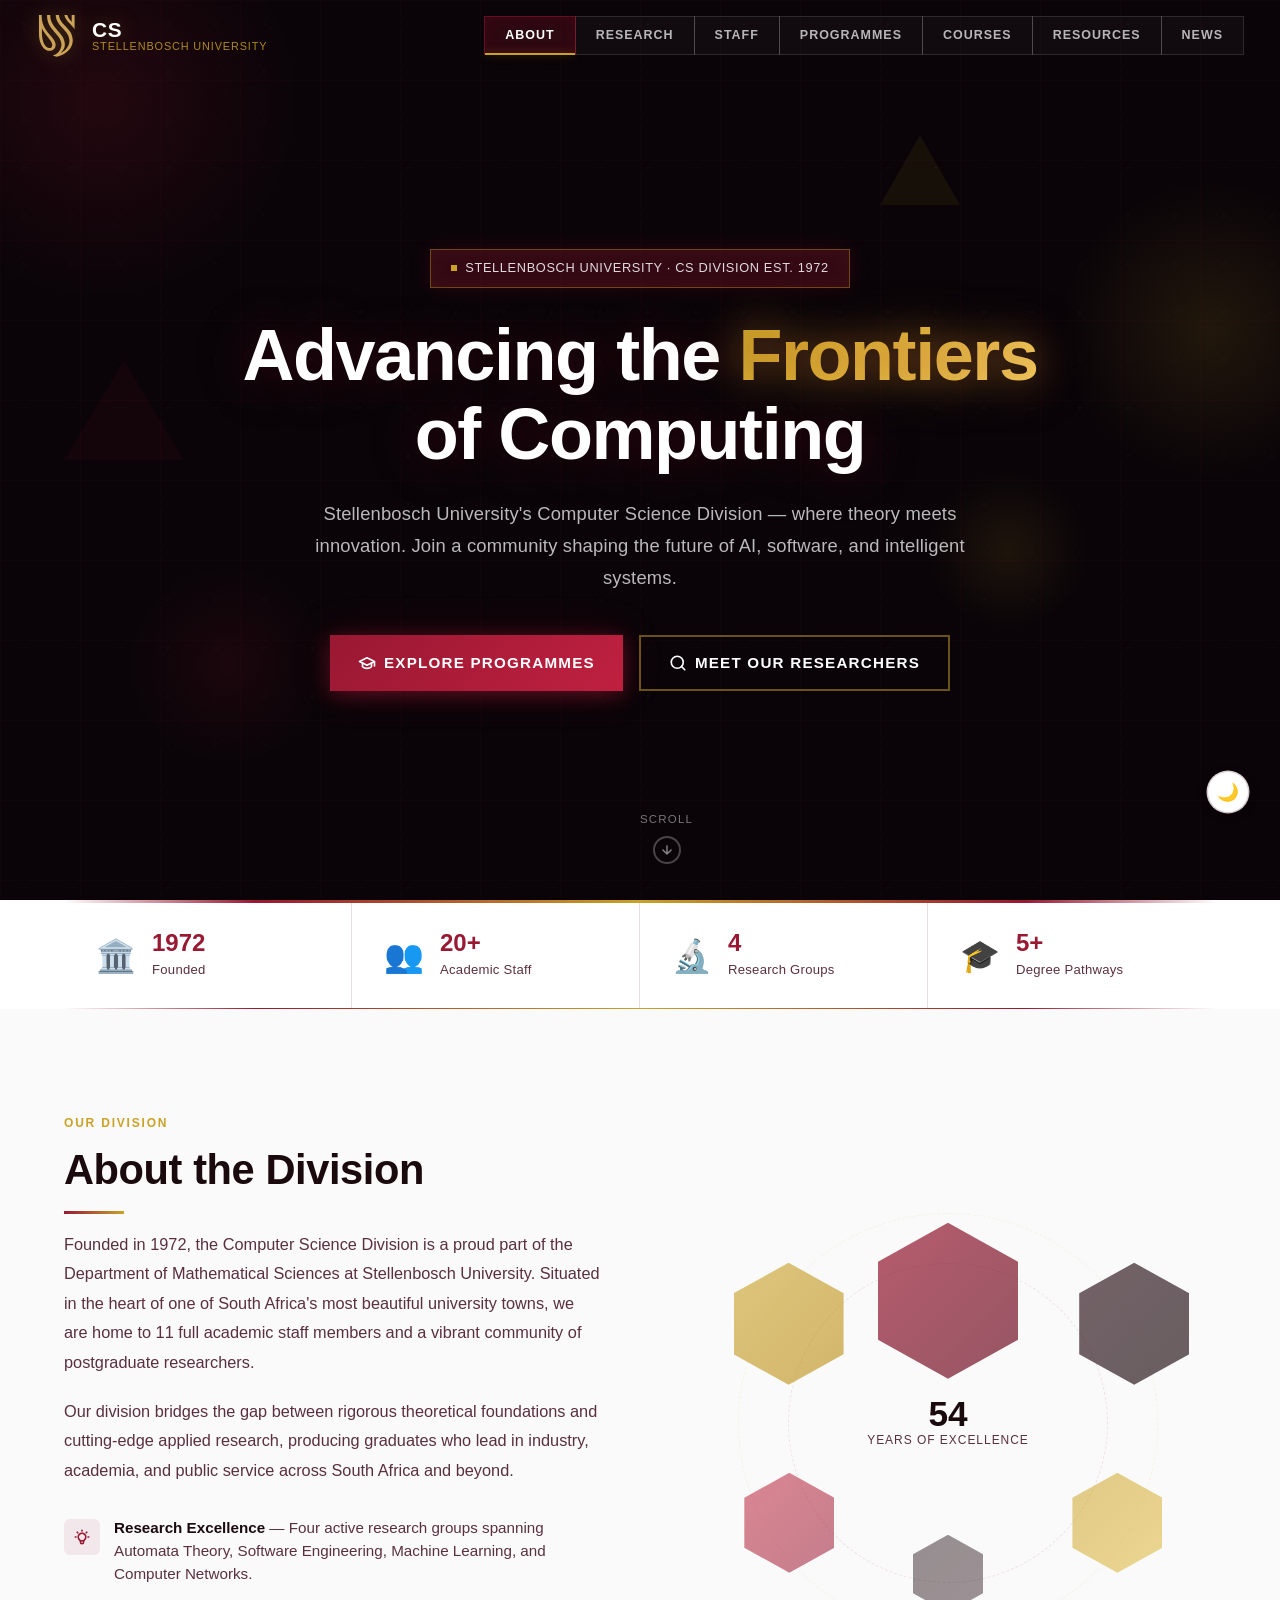
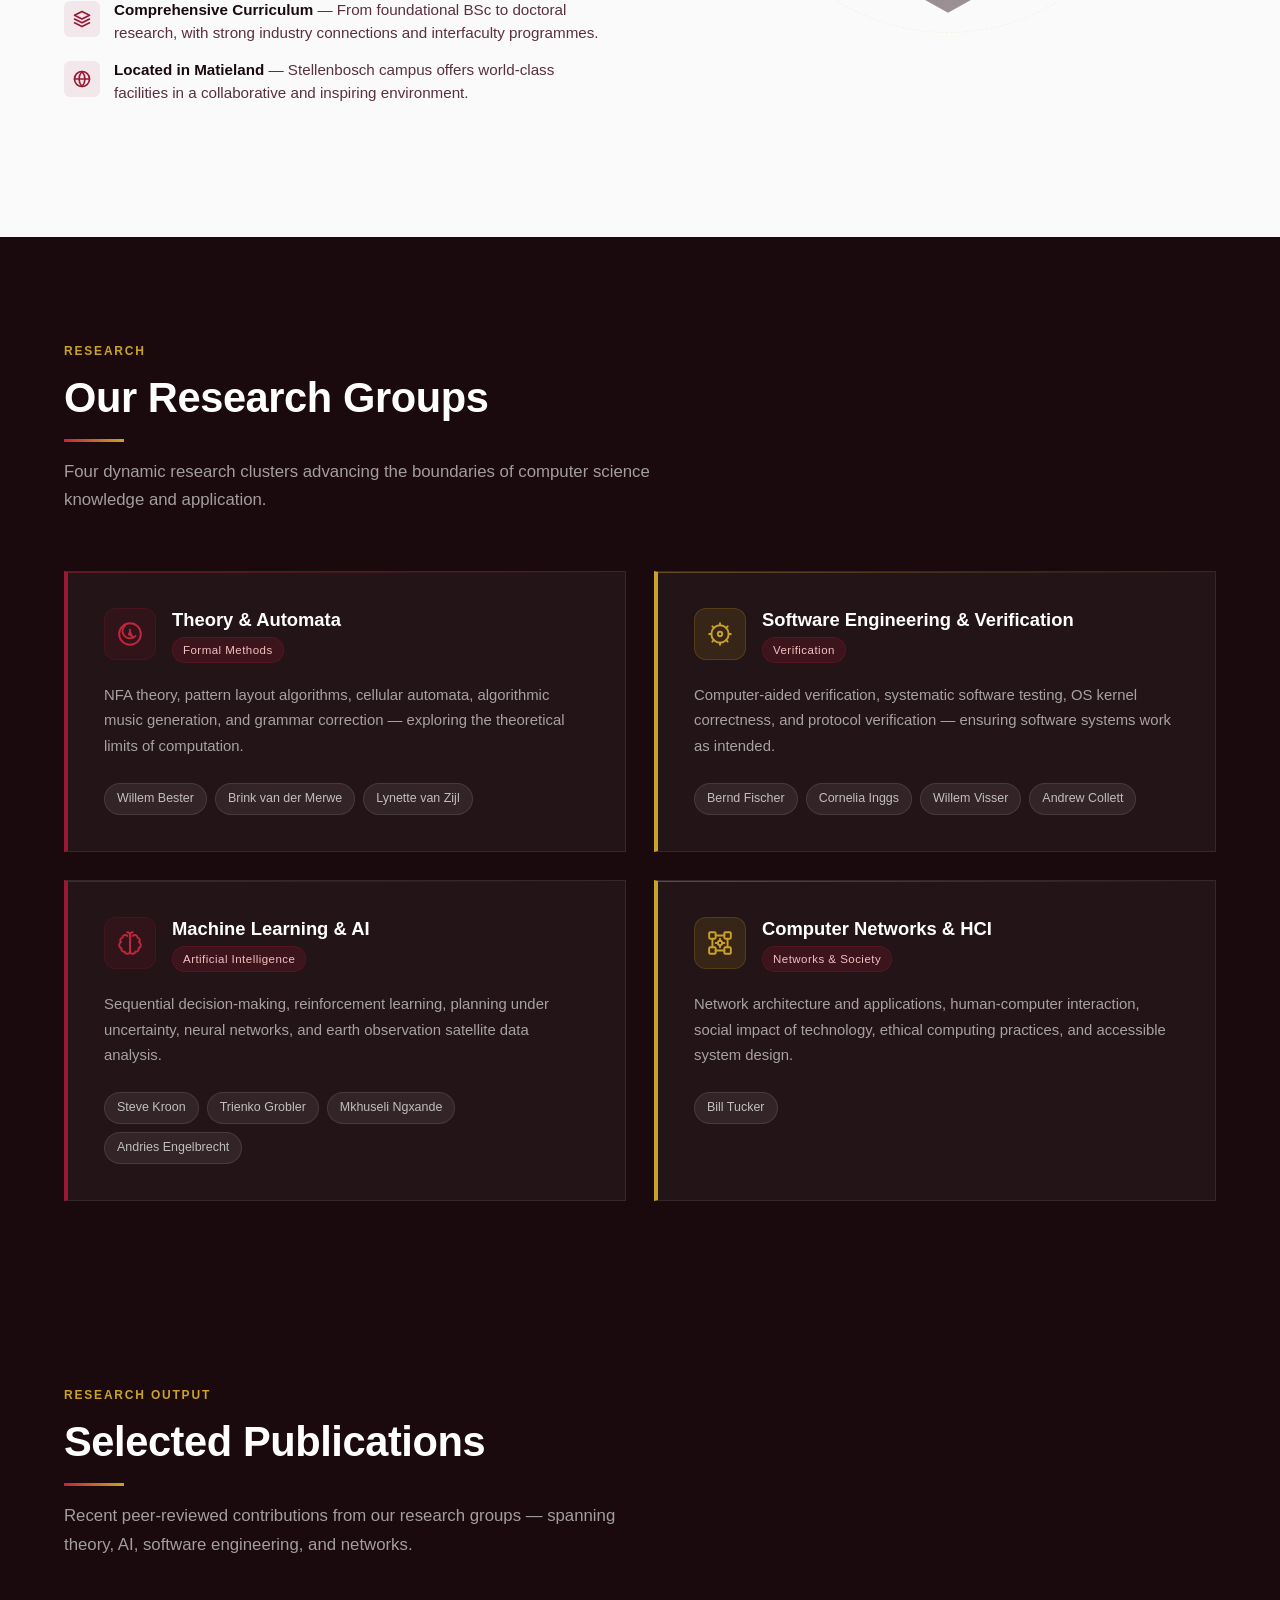
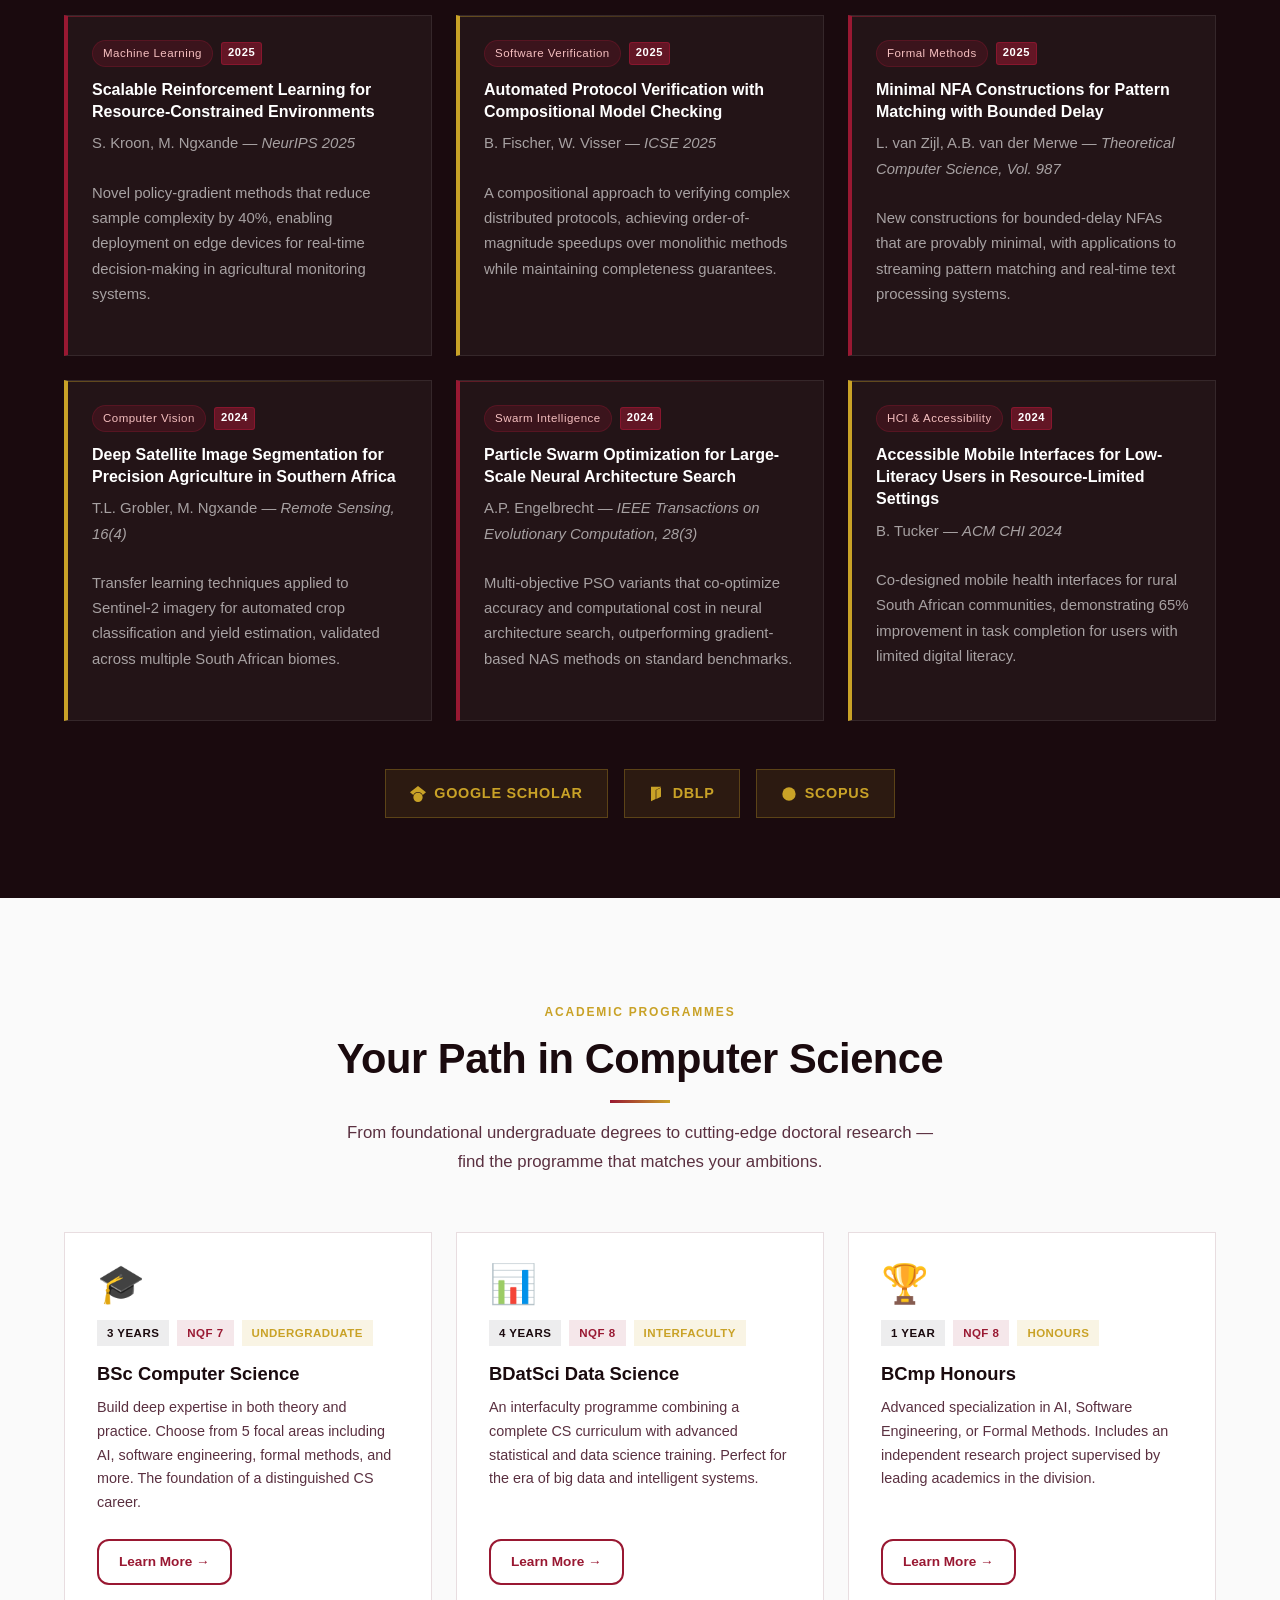
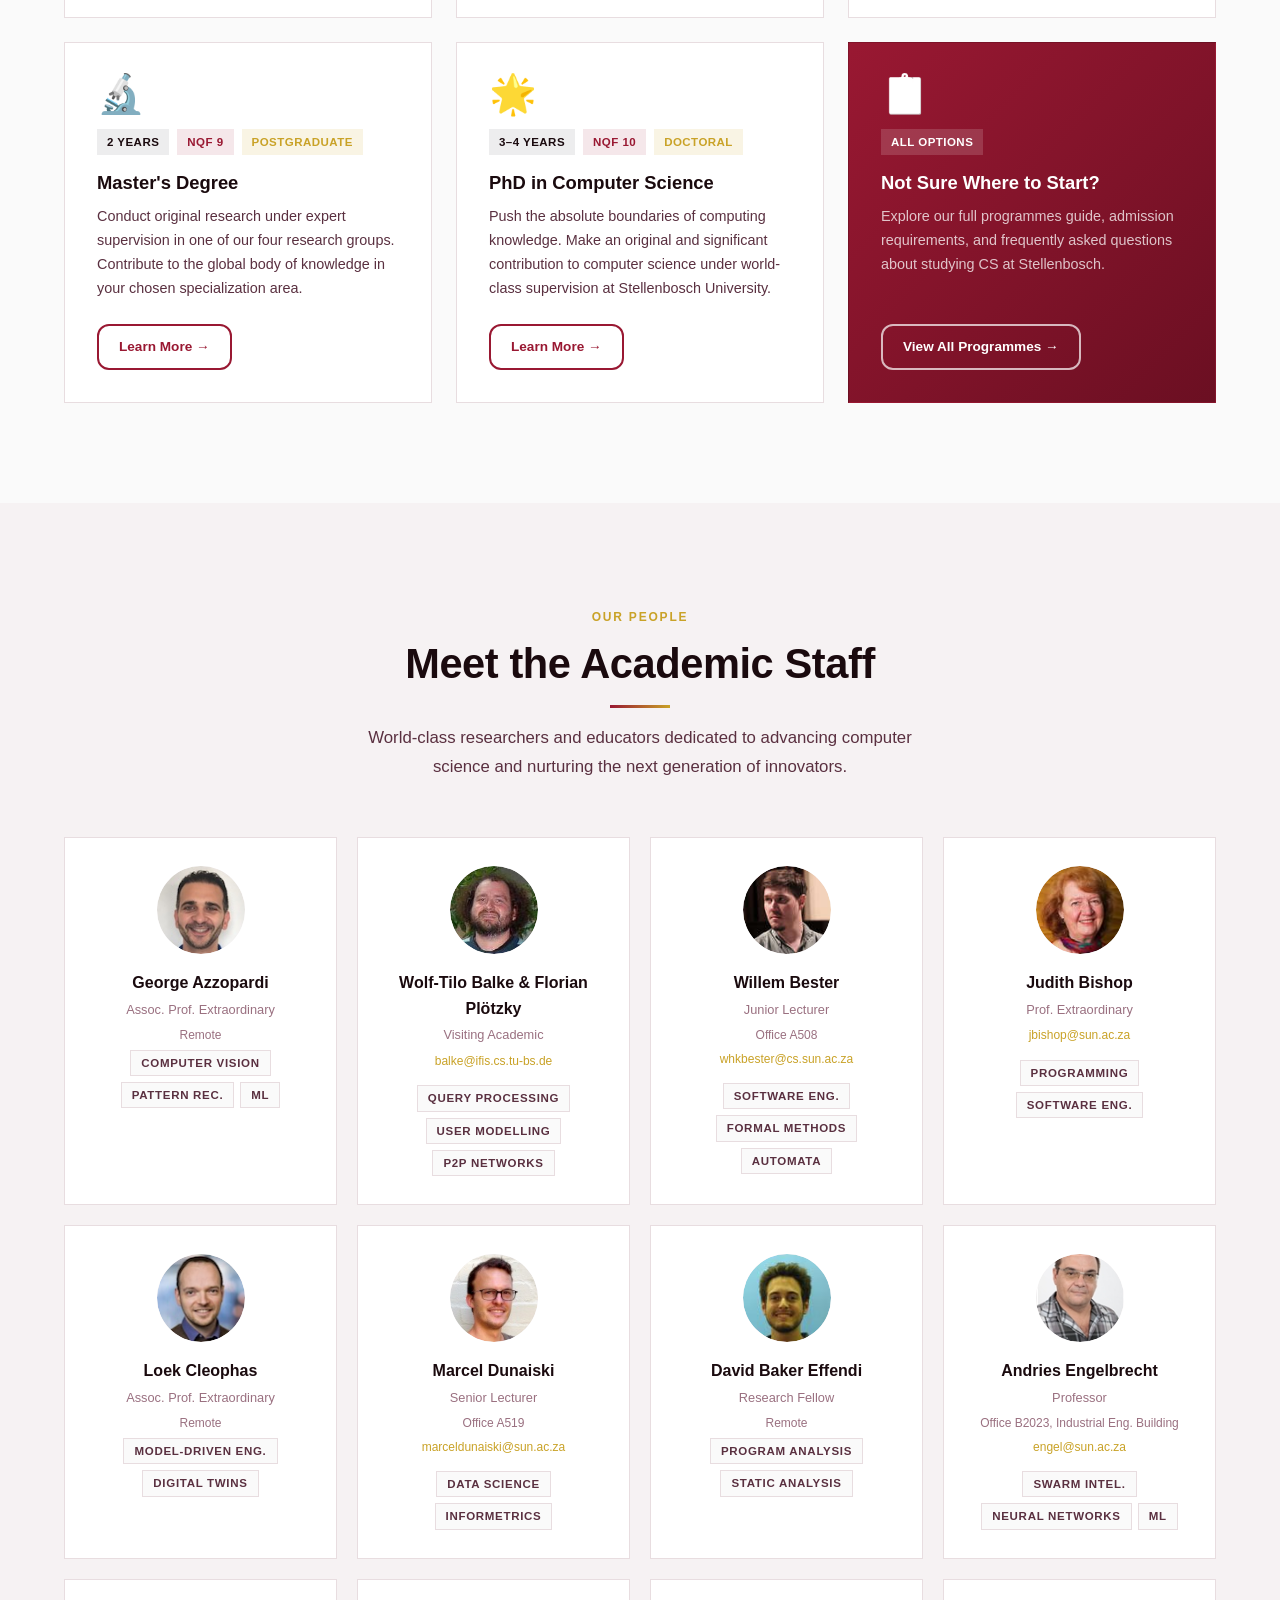
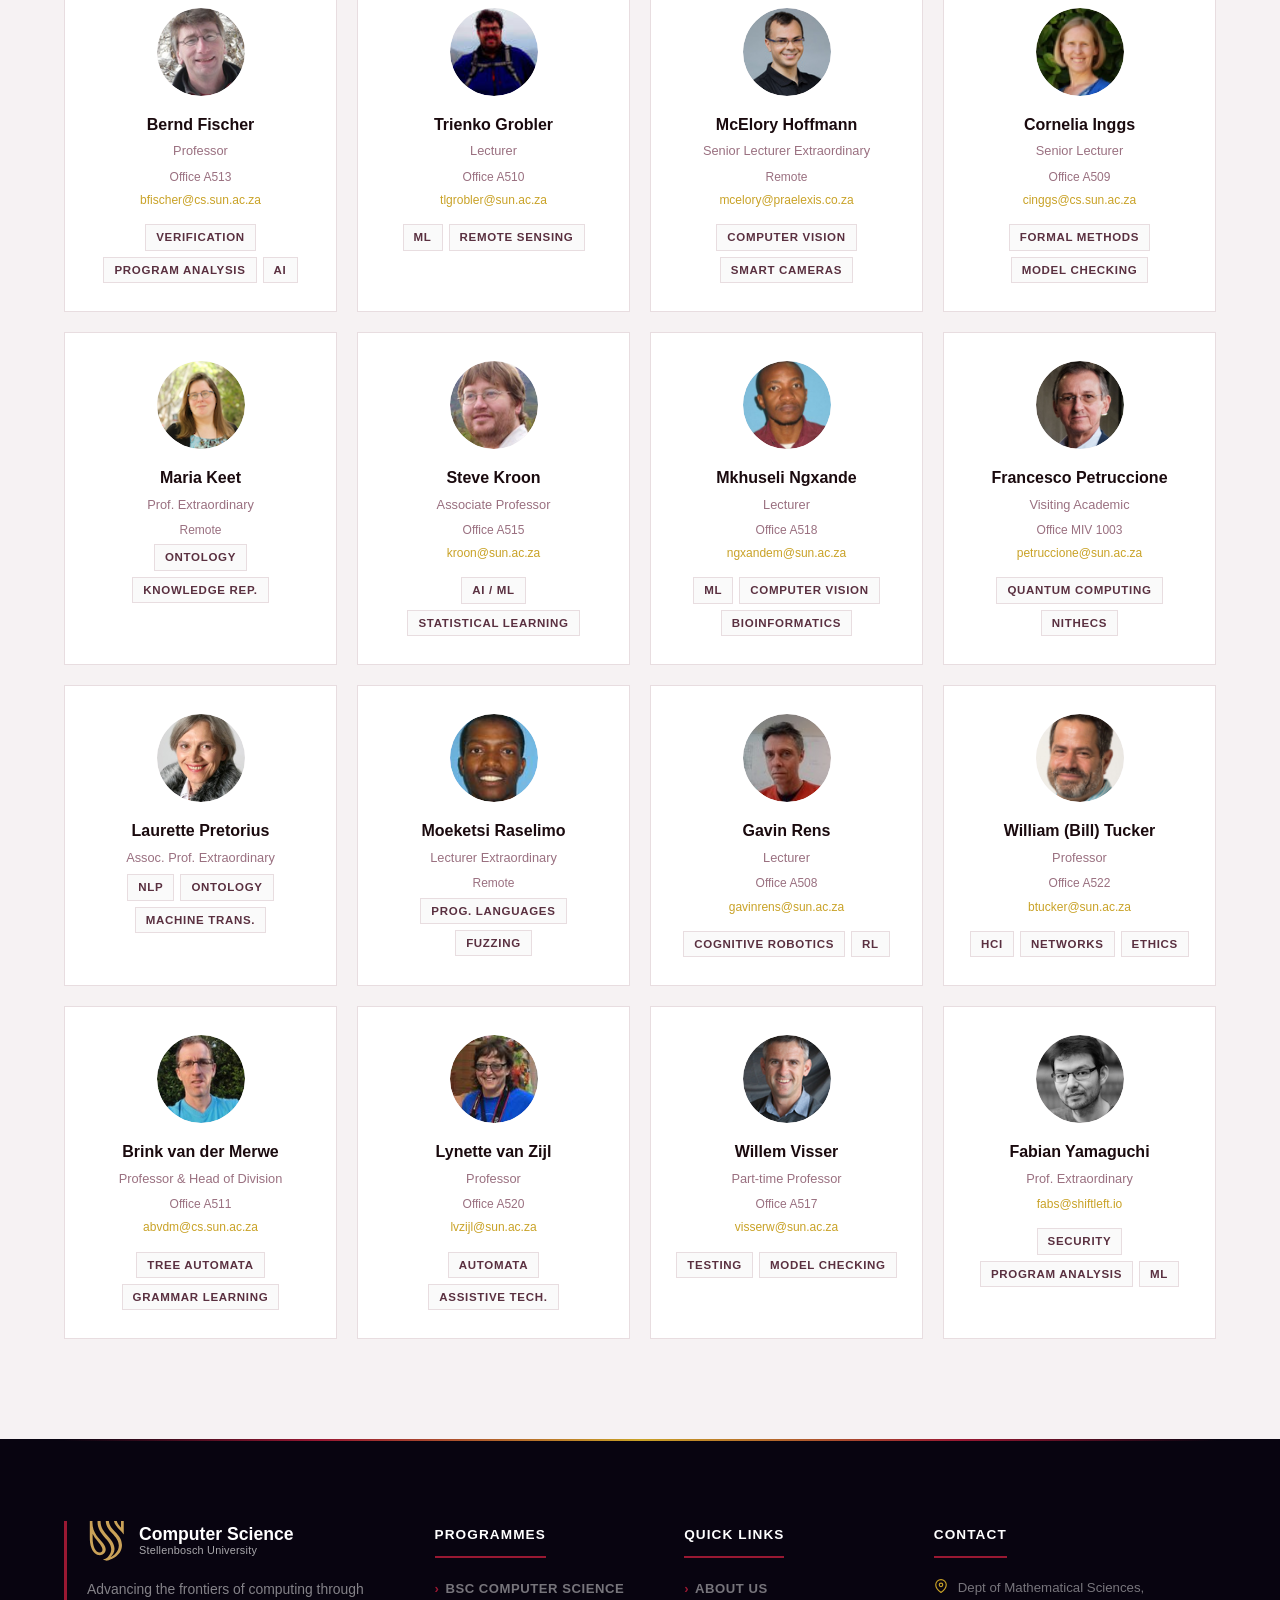
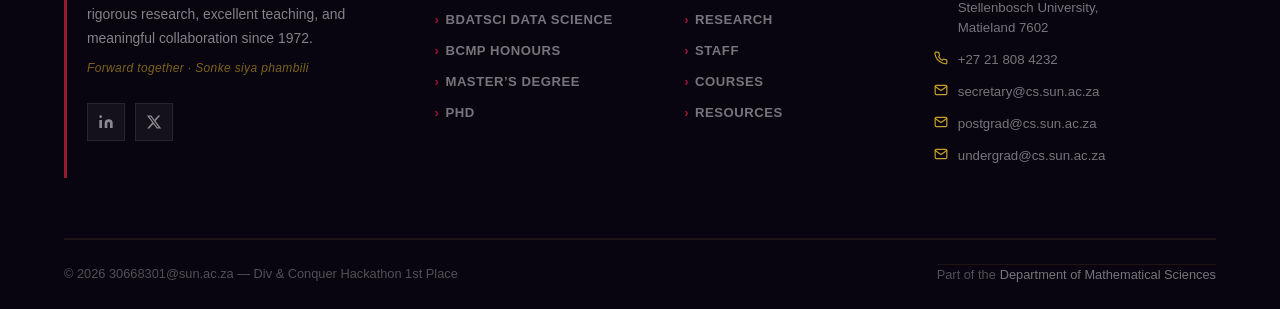
==== commit 157c3cd8: "random polishing (i hope)" ====
--- a/index.html
+++ b/index.html
@@ -8,9 +8,12 @@
   <meta name="keywords" content="computer science, Stellenbosch University, AI, machine learning, software engineering, research" />
   <title>Computer Science | Stellenbosch University</title>
   <link rel="icon" type="image/svg+xml" href="su-logo.svg" />
-  <link rel="preconnect" href="https://fonts.googleapis.com" />
+  <meta property="og:title" content="Computer Science | Stellenbosch University" />
+  <meta property="og:description" content="Stellenbosch University Computer Science Division — advancing the frontiers of AI, software engineering, and intelligent systems." />
+  <meta property="og:type" content="website" />
+  <meta property="og:image" content="su-logo.svg" />
+  <link rel="canonical" href="https://fibr0us.github.io/cs-su-website/index.html" />
   <link rel="preconnect" href="https://fonts.gstatic.com" crossorigin />
-  <link href="https://fonts.googleapis.com/css2?family=Space+Grotesk:wght@300;400;500;600;700&family=Inter:wght@300;400;500;600;700&display=swap" rel="stylesheet" />
   <link rel="stylesheet" href="theme.css" />
   <style>
     /* Page-specific tokens: none — all tokens from theme.css */
